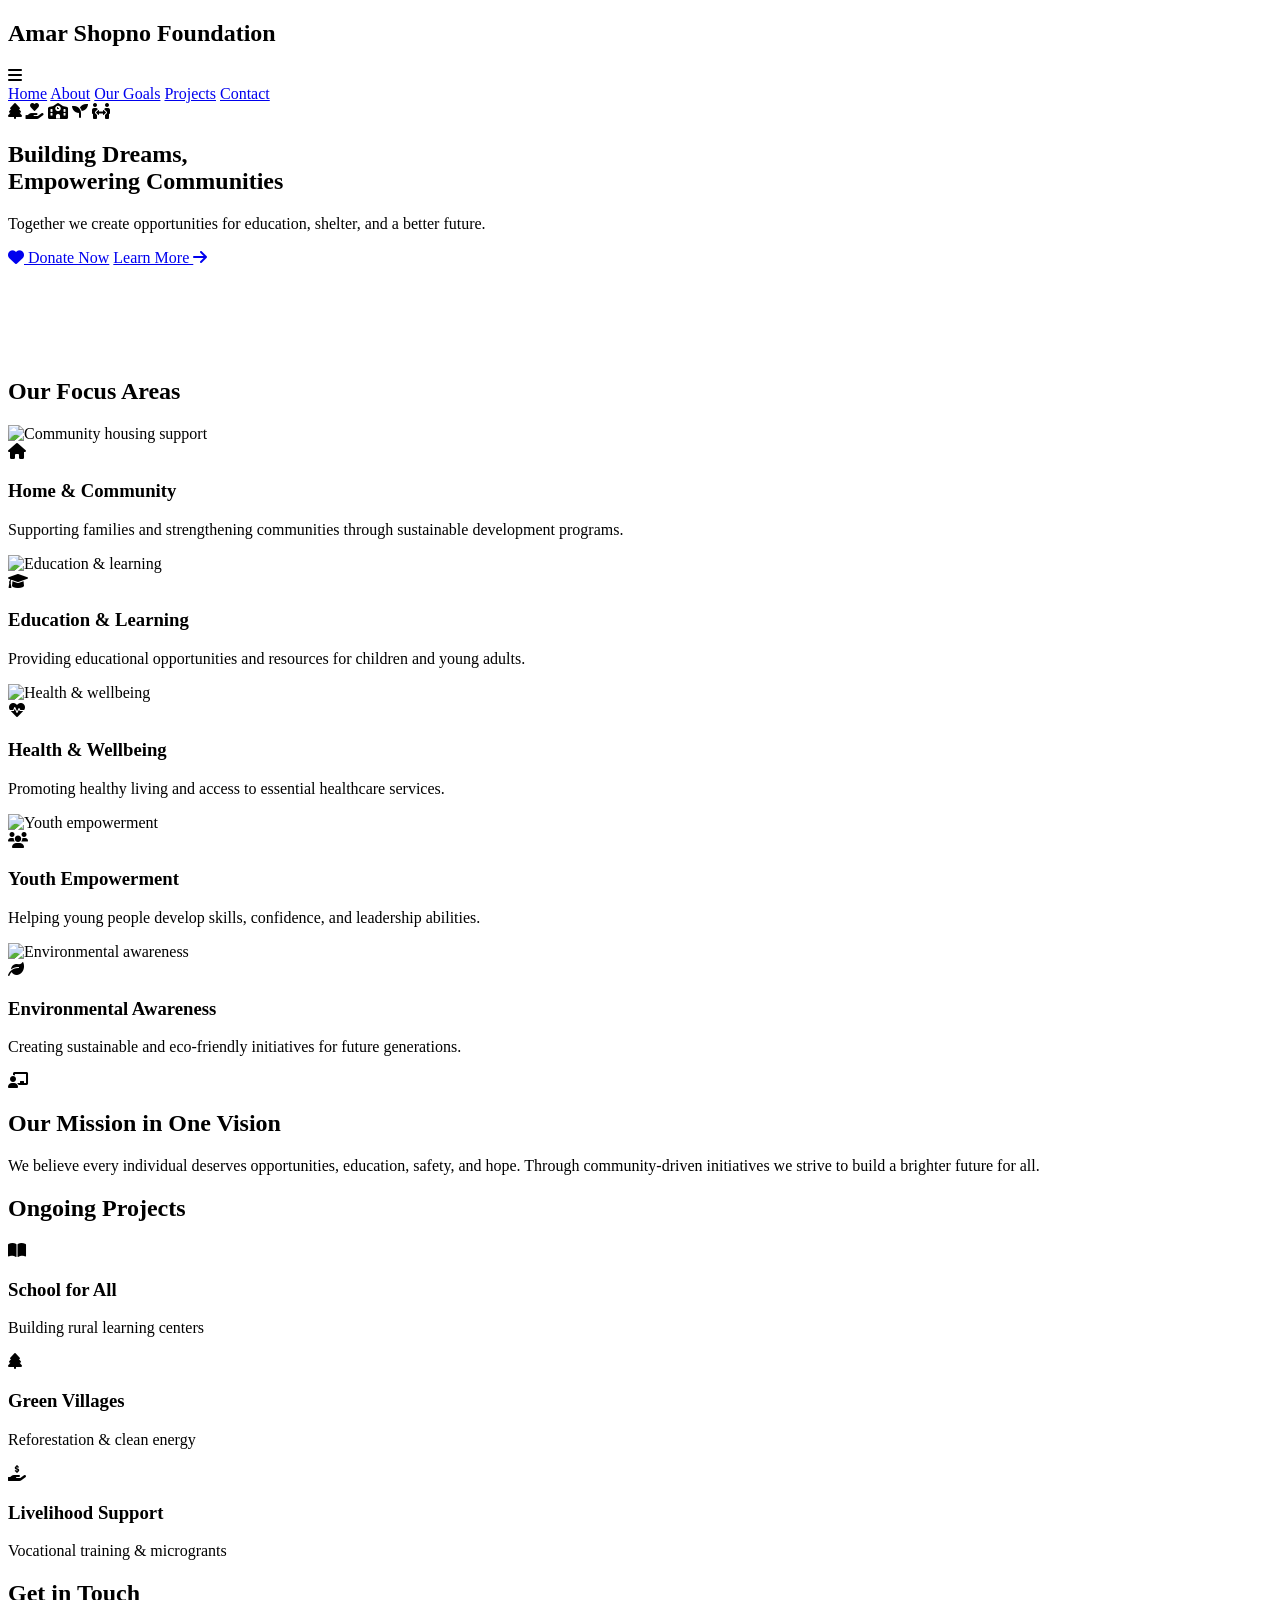
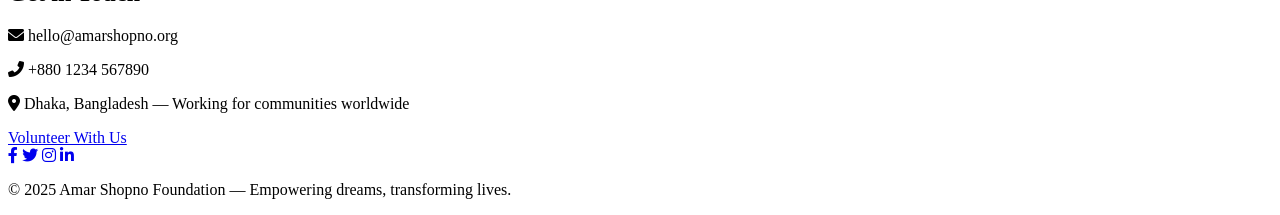
==== index.html @ 27ffc414 "Create index.html" ====
<!DOCTYPE html>
<html lang="en">
<head>
  <meta charset="UTF-8">
  <meta name="viewport" content="width=device-width, initial-scale=1.0, viewport-fit=cover">
  <meta name="description" content="Amar Shopno Foundation - Building dreams, empowering communities through education, housing, health, youth, and environment.">
  <title>Amar Shopno Foundation | Building Dreams, Empowering Communities</title>
  <!-- Google Fonts & Font Awesome -->
  <link rel="preconnect" href="https://fonts.googleapis.com">
  <link rel="preconnect" href="https://fonts.gstatic.com" crossorigin>
  <link href="https://fonts.googleapis.com/css2?family=Inter:opsz,wght@14..32,300;14..32,400;14..32,500;14..32,600;14..32,700;14..32,800&display=swap" rel="stylesheet">
  <link rel="stylesheet" href="https://cdnjs.cloudflare.com/ajax/libs/font-awesome/6.0.0-beta3/css/all.min.css">
  <link rel="stylesheet" href="styles.css">
</head>
<body>
  <nav class="navbar" id="navbar">
    <div class="nav-container">
      <div class="logo"><h1>Amar Shopno Foundation</h1></div>
      <div class="hamburger" id="hamburgerIcon"><i class="fas fa-bars"></i></div>
      <div class="nav-links" id="navLinks">
        <a href="#home">Home</a>
        <a href="#about">About</a>
        <a href="#goals">Our Goals</a>
        <a href="#projects">Projects</a>
        <a href="#contact">Contact</a>
      </div>
    </div>
  </nav>

  <!-- Hero Section -->
  <section class="hero" id="home">
    <div class="floating-bg">
      <i class="fas fa-tree"></i>
      <i class="fas fa-hand-holding-heart"></i>
      <i class="fas fa-school"></i>
      <i class="fas fa-seedling"></i>
      <i class="fas fa-people-arrows"></i>
    </div>
    <div class="container hero-container">
      <div class="hero-content">
        <h1>Building Dreams, <br>Empowering Communities</h1>
        <p>Together we create opportunities for education, shelter, and a better future.</p>
        <div class="btn-group">
          <a href="#" class="btn-primary" id="donateBtn"><i class="fas fa-heart"></i> Donate Now</a>
          <a href="#goals" class="btn-secondary">Learn More <i class="fas fa-arrow-right"></i></a>
        </div>
      </div>
    </div>
    <div class="wave-divider">
      <svg xmlns="http://www.w3.org/2000/svg" viewBox="0 0 1440 100" preserveAspectRatio="none">
        <path fill="#ffffff" d="M0,64L80,74.7C160,85,320,107,480,106.7C640,107,800,85,960,80C1120,75,1280,85,1360,90.7L1440,96L1440,100L1360,100C1280,100,1120,100,960,100C800,100,640,100,480,100C320,100,160,100,80,100L0,100Z"></path>
      </svg>
    </div>
  </section>

  <!-- Our Goals Section -->
  <section class="goals-section" id="goals">
    <div class="container">
      <h2 class="section-title fade-up">Our Focus Areas</h2>
      <div class="goals-list">
        <!-- Goal 1: Left image, right text -->
        <div class="goal-card fade-up">
          <div class="goal-img"><img src="https://picsum.photos/id/15/900/600" alt="Community housing support" loading="lazy"></div>
          <div class="goal-content"><i class="fas fa-home"></i><h3>Home & Community</h3><p>Supporting families and strengthening communities through sustainable development programs.</p></div>
        </div>
        <!-- Goal 2: Left text, right image (reverse) -->
        <div class="goal-card reverse fade-up">
          <div class="goal-img"><img src="https://picsum.photos/id/20/900/600" alt="Education & learning" loading="lazy"></div>
          <div class="goal-content"><i class="fas fa-graduation-cap"></i><h3>Education & Learning</h3><p>Providing educational opportunities and resources for children and young adults.</p></div>
        </div>
        <!-- Goal 3: Left image, right text -->
        <div class="goal-card fade-up">
          <div class="goal-img"><img src="https://picsum.photos/id/116/900/600" alt="Health & wellbeing" loading="lazy"></div>
          <div class="goal-content"><i class="fas fa-heartbeat"></i><h3>Health & Wellbeing</h3><p>Promoting healthy living and access to essential healthcare services.</p></div>
        </div>
        <!-- Goal 4: Left text, right image -->
        <div class="goal-card reverse fade-up">
          <div class="goal-img"><img src="https://picsum.photos/id/26/900/600" alt="Youth empowerment" loading="lazy"></div>
          <div class="goal-content"><i class="fas fa-users"></i><h3>Youth Empowerment</h3><p>Helping young people develop skills, confidence, and leadership abilities.</p></div>
        </div>
        <!-- Goal 5: Left image, right text -->
        <div class="goal-card fade-up">
          <div class="goal-img"><img src="https://picsum.photos/id/96/900/600" alt="Environmental awareness" loading="lazy"></div>
          <div class="goal-content"><i class="fas fa-leaf"></i><h3>Environmental Awareness</h3><p>Creating sustainable and eco-friendly initiatives for future generations.</p></div>
        </div>
      </div>
    </div>
  </section>

  <!-- Impact Summary Section -->
  <section class="impact-section" id="about">
    <div class="container">
      <div class="impact-card fade-up">
        <i class="fas fa-chalkboard-user"></i>
        <h2>Our Mission in One Vision</h2>
        <p>We believe every individual deserves opportunities, education, safety, and hope. Through community-driven initiatives we strive to build a brighter future for all.</p>
      </div>
    </div>
  </section>

  <!-- Projects Preview -->
  <section id="projects" class="projects-section">
    <div class="container">
      <h2 class="section-title fade-up">Ongoing Projects</h2>
      <div class="projects-grid">
        <div class="project-card"><i class="fas fa-book-open"></i><h3>School for All</h3><p>Building rural learning centers</p></div>
        <div class="project-card"><i class="fas fa-tree"></i><h3>Green Villages</h3><p>Reforestation & clean energy</p></div>
        <div class="project-card"><i class="fas fa-hand-holding-usd"></i><h3>Livelihood Support</h3><p>Vocational training & microgrants</p></div>
      </div>
    </div>
  </section>

  <!-- Contact Section -->
  <section id="contact" class="contact-section">
    <div class="container contact-container">
      <h2 class="section-title fade-up">Get in Touch</h2>
      <div class="contact-info fade-up">
        <p><i class="fas fa-envelope"></i> hello@amarshopno.org</p>
        <p><i class="fas fa-phone-alt"></i> +880 1234 567890</p>
        <p><i class="fas fa-map-marker-alt"></i> Dhaka, Bangladesh — Working for communities worldwide</p>
        <a href="#" class="btn-primary" id="volunteerBtn" style="background: var(--dark-green);">Volunteer With Us</a>
      </div>
    </div>
  </section>

  <footer class="footer">
    <div class="socials">
      <a href="#" aria-label="Facebook"><i class="fab fa-facebook-f"></i></a>
      <a href="#" aria-label="Twitter"><i class="fab fa-twitter"></i></a>
      <a href="#" aria-label="Instagram"><i class="fab fa-instagram"></i></a>
      <a href="#" aria-label="LinkedIn"><i class="fab fa-linkedin-in"></i></a>
    </div>
    <p>&copy; 2025 Amar Shopno Foundation — Empowering dreams, transforming lives.</p>
  </footer>

  <script src="script.js"></script>
</body>
</html>
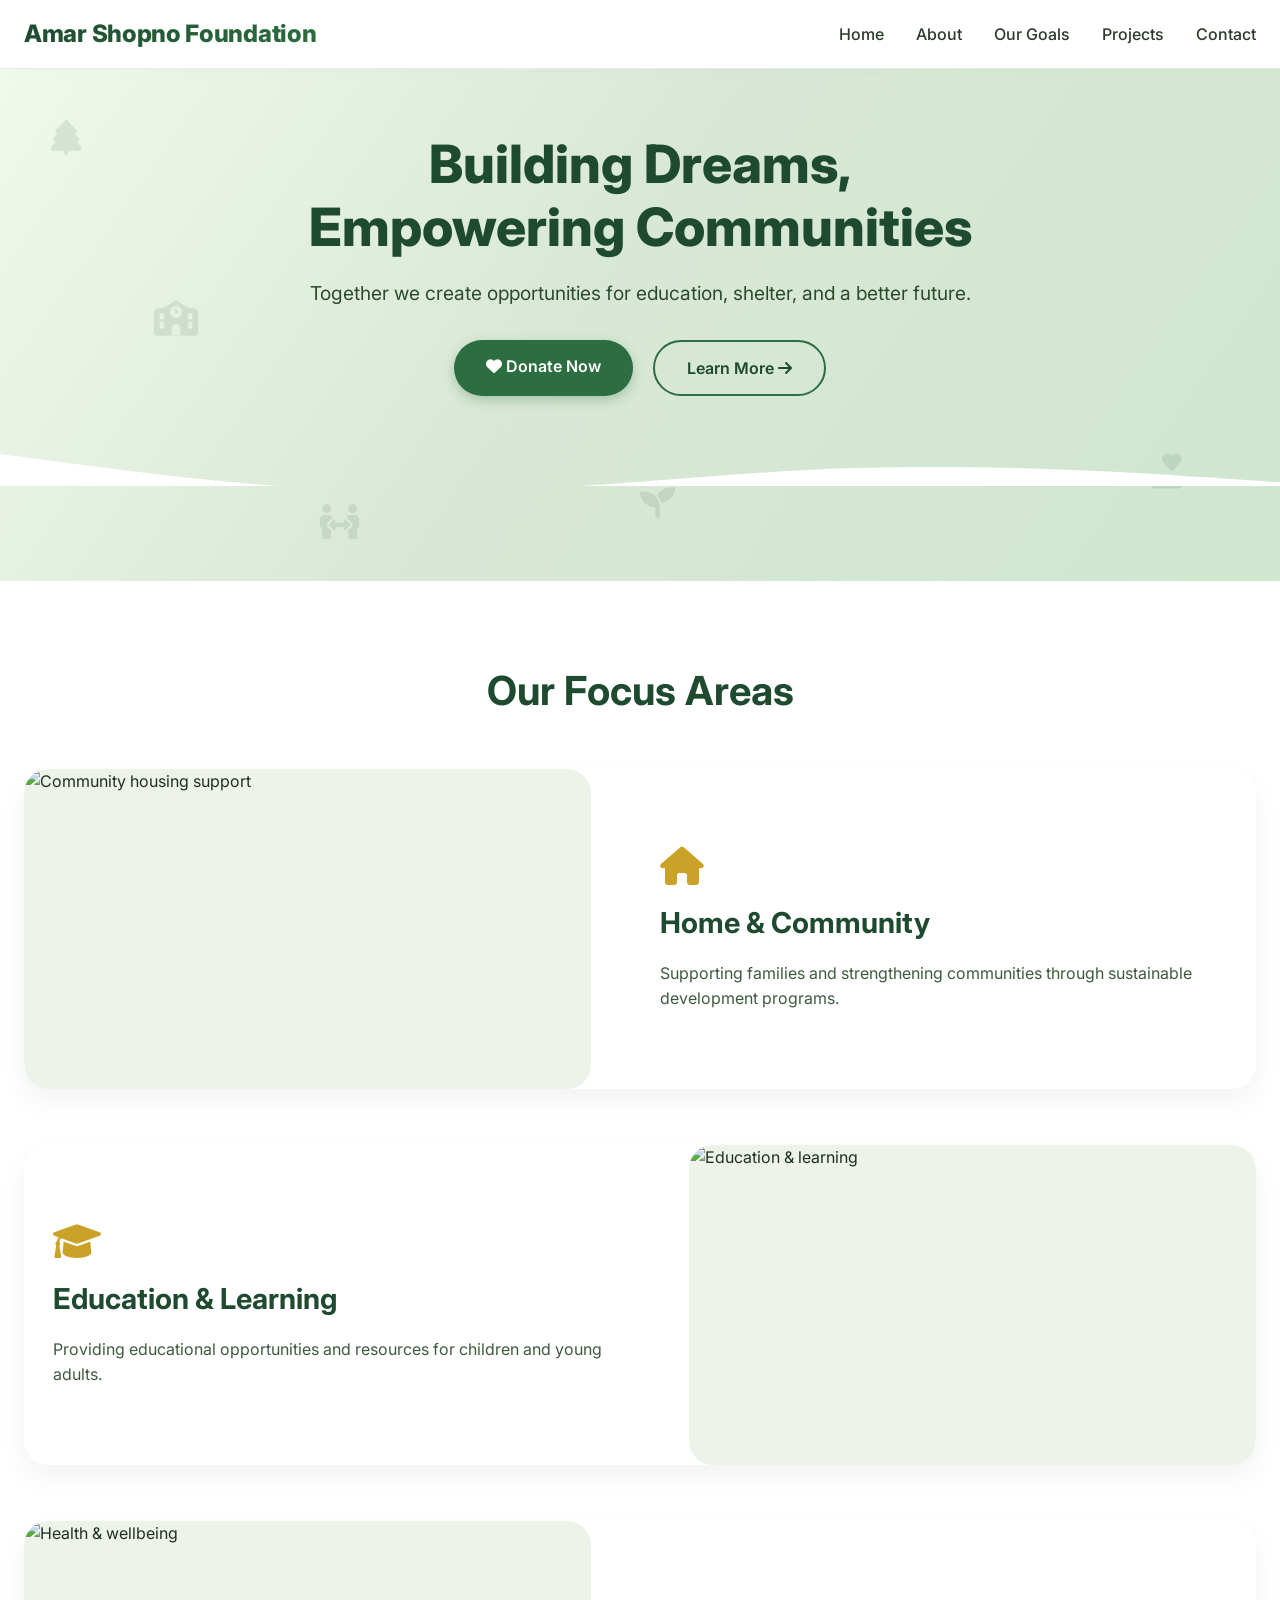
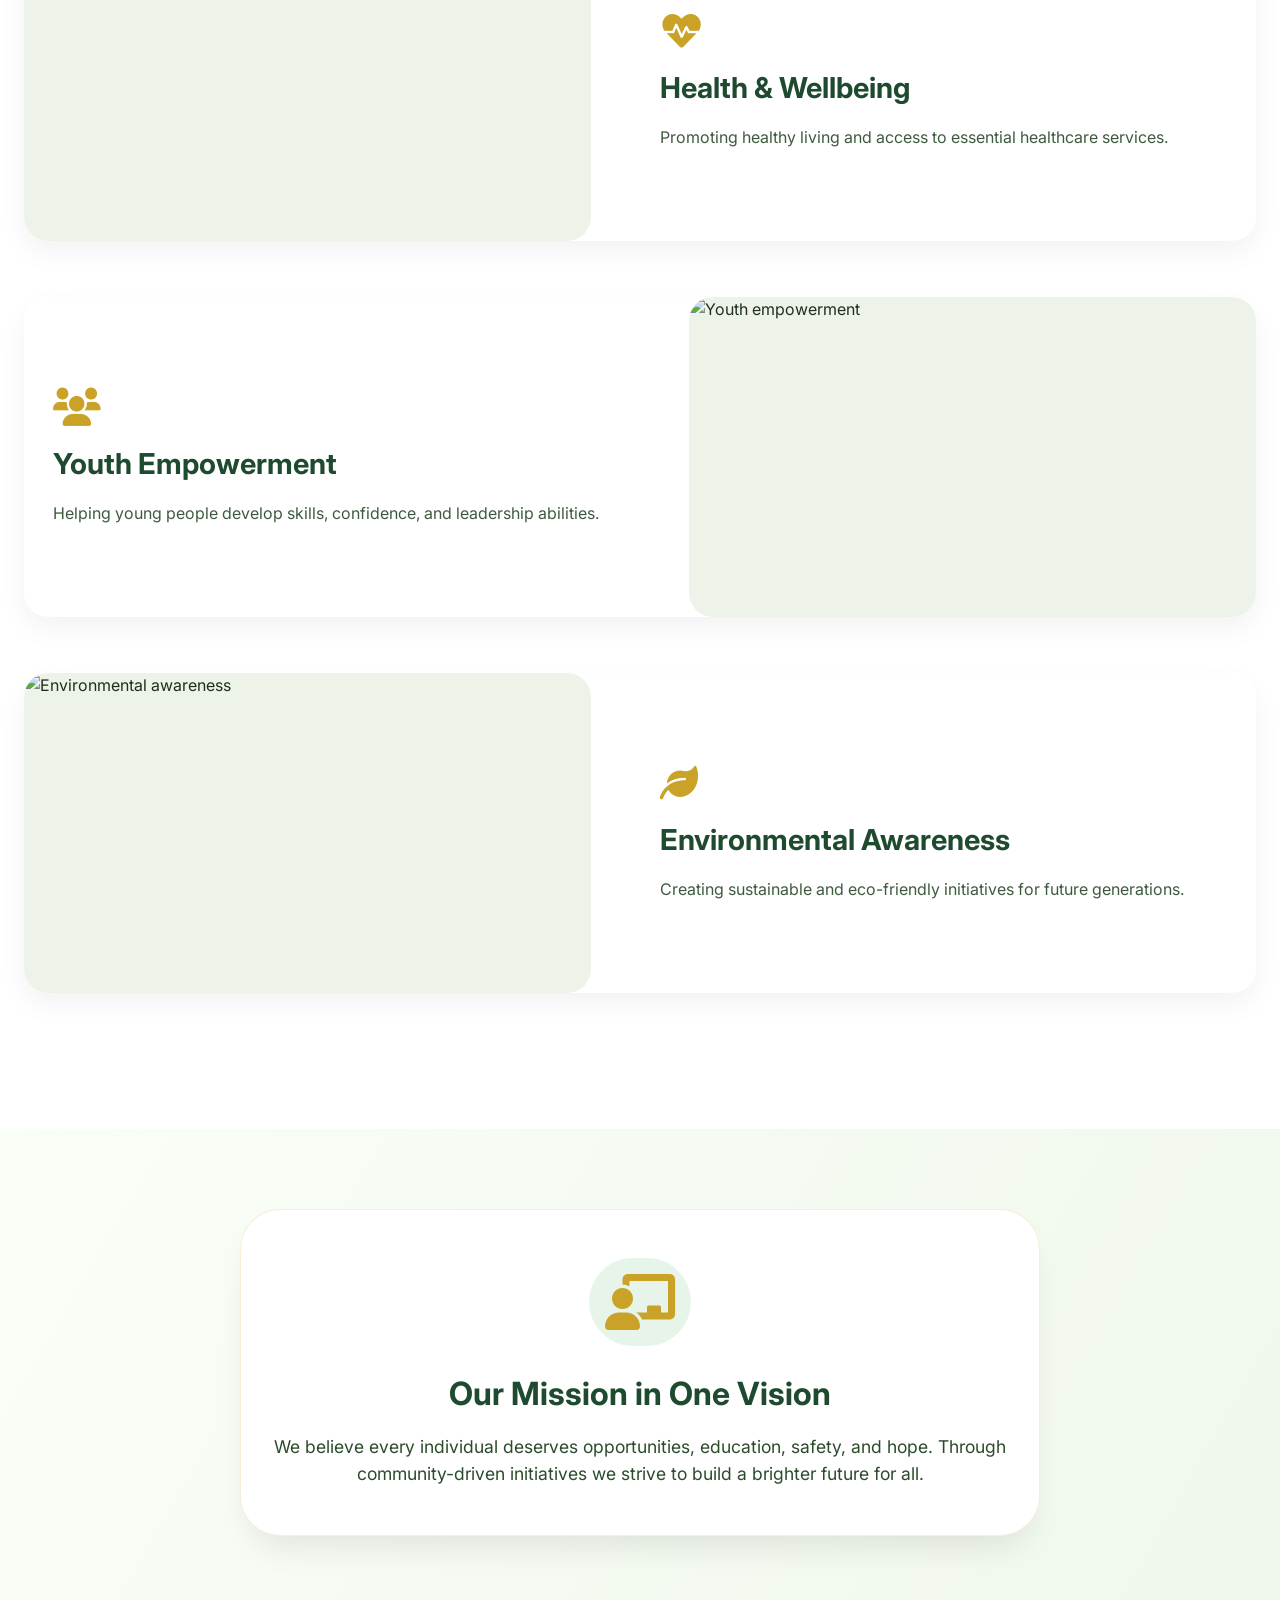
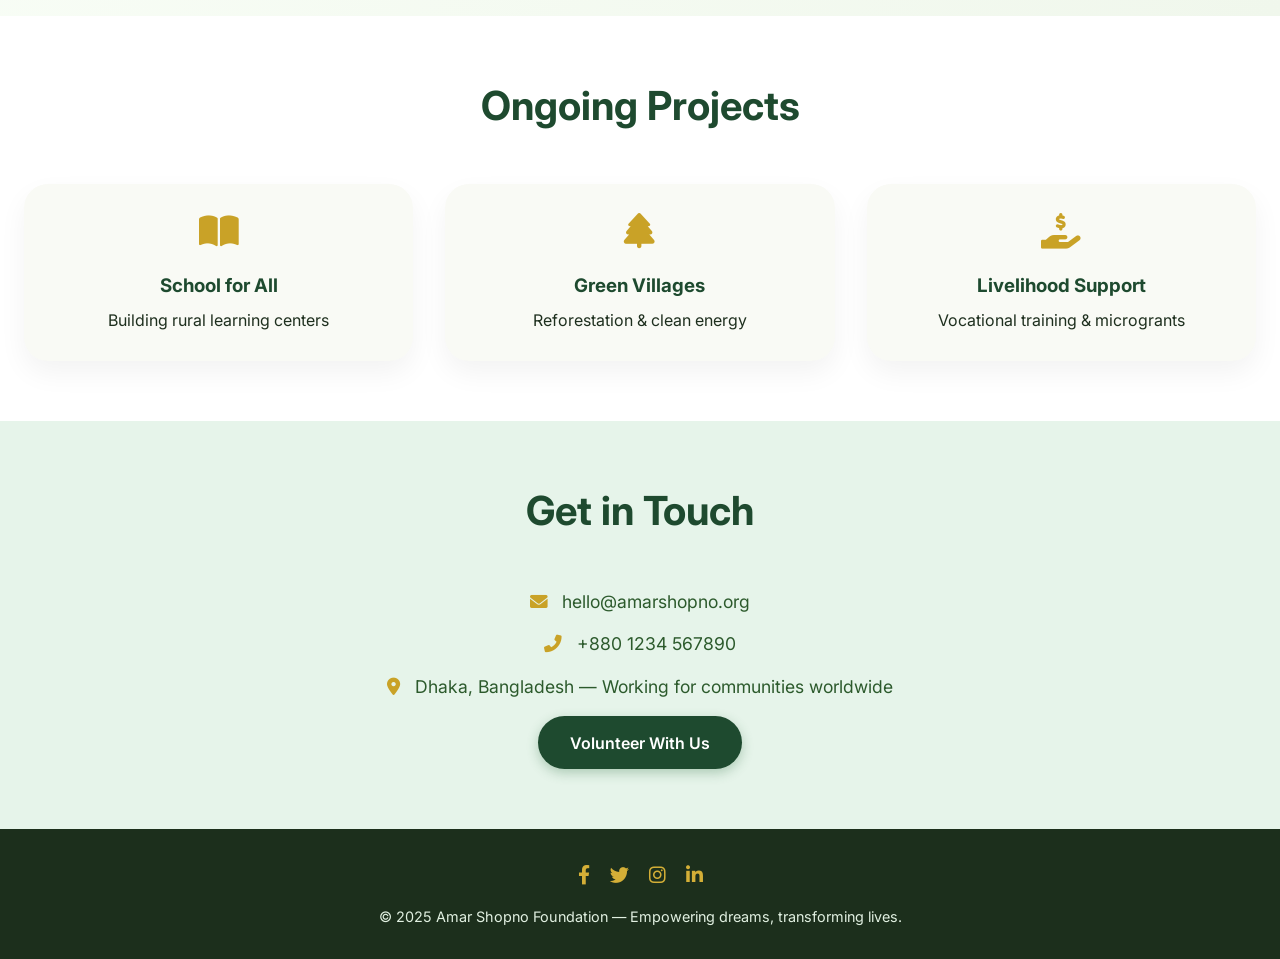
==== commit b481e897: "Update index.html" ====
--- a/index.html
+++ b/index.html
@@ -8,7 +8,7 @@
   <!-- Google Fonts & Font Awesome -->
   <link rel="preconnect" href="https://fonts.googleapis.com">
   <link rel="preconnect" href="https://fonts.gstatic.com" crossorigin>
-  <link href="https://fonts.googleapis.com/css2?family=Inter:opsz,wght@14..32,300;14..32,400;14..32,500;14..32,600;14..32,700;14..32,800&display=swap" rel="stylesheet">
+  <link href="https://fonts.googleapis.com/css2?family=Inter:opsz,wght@14..32,300;400;500;600;700;800&display=swap" rel="stylesheet">
   <link rel="stylesheet" href="https://cdnjs.cloudflare.com/ajax/libs/font-awesome/6.0.0-beta3/css/all.min.css">
   <link rel="stylesheet" href="styles.css">
 </head>
@@ -53,7 +53,7 @@
     </div>
   </section>
 
-  <!-- Our Goals Section -->
+  <!-- Our Goals Section (alternating half-half layout) -->
   <section class="goals-section" id="goals">
     <div class="container">
       <h2 class="section-title fade-up">Our Focus Areas</h2>
--- a/styles.css
+++ b/styles.css
@@ -0,0 +1,454 @@
+* {
+  margin: 0;
+  padding: 0;
+  box-sizing: border-box;
+}
+
+body {
+  font-family: 'Inter', sans-serif;
+  background: #ffffff;
+  color: #1e2f1e;
+  line-height: 1.5;
+  scroll-behavior: smooth;
+  overflow-x: hidden;
+}
+
+:root {
+  --dark-green: #1e4a2f;
+  --primary-green: #2c6e3f;
+  --light-green: #e6f4ea;
+  --soft-gold: #d4af37;
+  --gold-accent: #c9a227;
+  --white: #ffffff;
+  --gray-bg: #fafbf8;
+  --shadow-sm: 0 12px 28px rgba(0, 0, 0, 0.05);
+  --shadow-md: 0 20px 35px -12px rgba(0, 0, 0, 0.1);
+  --radius-card: 1.5rem;
+  --transition: all 0.35s cubic-bezier(0.2, 0.9, 0.4, 1.1);
+}
+
+.container {
+  max-width: 1280px;
+  margin: 0 auto;
+  padding: 0 24px;
+}
+
+section {
+  padding: 80px 0;
+  position: relative;
+}
+
+/* Navigation */
+.navbar {
+  position: sticky;
+  top: 0;
+  background: rgba(255, 255, 255, 0.96);
+  backdrop-filter: blur(8px);
+  z-index: 1000;
+  border-bottom: 1px solid rgba(44, 110, 63, 0.12);
+  box-shadow: 0 2px 12px rgba(0, 0, 0, 0.02);
+}
+
+.nav-container {
+  display: flex;
+  justify-content: space-between;
+  align-items: center;
+  padding: 1rem 1.5rem;
+  max-width: 1400px;
+  margin: 0 auto;
+}
+
+.logo h1 {
+  font-size: 1.5rem;
+  font-weight: 800;
+  background: linear-gradient(135deg, var(--dark-green), var(--primary-green));
+  -webkit-background-clip: text;
+  background-clip: text;
+  color: transparent;
+  letter-spacing: -0.3px;
+}
+
+.nav-links {
+  display: flex;
+  gap: 2rem;
+  align-items: center;
+}
+
+.nav-links a {
+  text-decoration: none;
+  font-weight: 500;
+  color: #2c3a2c;
+  transition: color 0.2s;
+  font-size: 1rem;
+}
+
+.nav-links a:hover {
+  color: var(--primary-green);
+}
+
+.hamburger {
+  display: none;
+  font-size: 1.8rem;
+  cursor: pointer;
+  color: var(--dark-green);
+}
+
+/* Hero Section */
+.hero {
+  position: relative;
+  background: linear-gradient(125deg, #f0f9ec 0%, #d9e8d6 45%, #cfe6cf 100%);
+  overflow: hidden;
+  padding: 4rem 0 6rem 0;
+}
+
+.floating-bg i {
+  position: absolute;
+  font-size: 2.2rem;
+  color: rgba(46, 87, 62, 0.12);
+  animation: float 12s infinite ease-in-out;
+}
+
+.floating-bg i:nth-child(1) { top: 10%; left: 4%; }
+.floating-bg i:nth-child(2) { top: 75%; left: 90%; }
+.floating-bg i:nth-child(3) { top: 45%; left: 12%; }
+.floating-bg i:nth-child(4) { bottom: 12%; left: 50%; }
+.floating-bg i:nth-child(5) { top: 85%; left: 25%; }
+
+@keyframes float {
+  0% { transform: translateY(0px) rotate(0deg);}
+  50% { transform: translateY(-20px) rotate(4deg);}
+  100% { transform: translateY(0px) rotate(0deg);}
+}
+
+.hero-container {
+  display: flex;
+  justify-content: center;
+}
+
+.hero-content {
+  text-align: center;
+  max-width: 800px;
+}
+
+.hero-content h1 {
+  font-size: 3.3rem;
+  font-weight: 800;
+  color: var(--dark-green);
+  line-height: 1.2;
+  margin-bottom: 1.2rem;
+}
+
+.hero-content p {
+  font-size: 1.2rem;
+  margin: 0 auto 2rem;
+  color: #2b4b2b;
+}
+
+.btn-group {
+  display: flex;
+  gap: 1.2rem;
+  justify-content: center;
+  flex-wrap: wrap;
+}
+
+.btn-primary, .btn-secondary {
+  display: inline-block;
+  padding: 0.9rem 2rem;
+  border-radius: 50px;
+  font-weight: 600;
+  text-decoration: none;
+  transition: var(--transition);
+}
+
+.btn-primary {
+  background: var(--primary-green);
+  color: white;
+  box-shadow: 0 4px 12px rgba(44,110,63,0.3);
+}
+
+.btn-primary:hover {
+  background: var(--dark-green);
+  transform: translateY(-3px);
+}
+
+.btn-secondary {
+  background: transparent;
+  border: 2px solid var(--primary-green);
+  color: var(--dark-green);
+}
+
+.btn-secondary:hover {
+  background: var(--light-green);
+  transform: translateY(-3px);
+}
+
+/* Wave divider */
+.wave-divider svg {
+  display: block;
+  width: 100%;
+  height: auto;
+  position: relative;
+  bottom: -1px;
+}
+
+/* Goals Section – PC: exact half‑width side by side */
+.section-title {
+  text-align: center;
+  font-size: 2.5rem;
+  margin-bottom: 3rem;
+  font-weight: 700;
+  color: var(--dark-green);
+}
+
+.goal-card {
+  display: flex;
+  align-items: center;
+  gap: 2.5rem;
+  background: white;
+  border-radius: var(--radius-card);
+  box-shadow: var(--shadow-sm);
+  transition: var(--transition);
+  margin-bottom: 3.5rem;
+  overflow: hidden;
+}
+
+.goal-card:hover {
+  transform: translateY(-8px);
+  box-shadow: var(--shadow-md);
+}
+
+.goal-img {
+  flex: 1; /* 50% of parent width */
+  min-height: 320px;
+  border-radius: 1.5rem;
+  overflow: hidden;
+  background: #eef3ea;
+}
+
+.goal-img img {
+  width: 100%;
+  height: 100%;
+  object-fit: cover;
+  display: block;
+  transition: transform 0.5s ease;
+}
+
+.goal-card:hover .goal-img img {
+  transform: scale(1.02);
+}
+
+.goal-content {
+  flex: 1; /* 50% of parent width */
+  padding: 1.8rem;
+}
+
+.goal-content i {
+  font-size: 2.4rem;
+  color: var(--gold-accent);
+  margin-bottom: 1rem;
+  display: inline-block;
+}
+
+.goal-content h3 {
+  font-size: 1.8rem;
+  margin-bottom: 1rem;
+  color: var(--dark-green);
+}
+
+.goal-content p {
+  color: #3e5a3e;
+  line-height: 1.6;
+}
+
+/* Alternate layout: image on right, text on left */
+.goal-card.reverse {
+  flex-direction: row-reverse;
+}
+
+/* Impact Section */
+.impact-section {
+  background: linear-gradient(120deg, #f9fef7, #f0f7ec);
+}
+
+.impact-card {
+  background: white;
+  max-width: 800px;
+  margin: 0 auto;
+  padding: 3rem 2rem;
+  border-radius: 2.5rem;
+  text-align: center;
+  box-shadow: var(--shadow-md);
+  border: 1px solid rgba(212, 175, 55, 0.2);
+}
+
+.impact-card i {
+  font-size: 3.5rem;
+  color: var(--gold-accent);
+  background: var(--light-green);
+  padding: 1rem;
+  border-radius: 60px;
+  margin-bottom: 1.5rem;
+}
+
+.impact-card h2 {
+  font-size: 2rem;
+  margin-bottom: 1rem;
+  color: var(--dark-green);
+}
+
+.impact-card p {
+  font-size: 1.1rem;
+  color: #2b4b2b;
+}
+
+/* Projects Preview */
+.projects-section {
+  background: #ffffff;
+  padding: 60px 0;
+}
+
+.projects-grid {
+  display: flex;
+  flex-wrap: wrap;
+  gap: 2rem;
+  justify-content: center;
+}
+
+.project-card {
+  background: #f9faf5;
+  border-radius: 1.5rem;
+  padding: 1.8rem;
+  text-align: center;
+  box-shadow: var(--shadow-sm);
+  transition: var(--transition);
+  flex: 1 1 260px;
+}
+
+.project-card i {
+  font-size: 2.2rem;
+  color: var(--gold-accent);
+  margin-bottom: 1rem;
+}
+
+.project-card h3 {
+  margin: 0.5rem 0;
+  color: var(--dark-green);
+}
+
+.project-card:hover {
+  transform: translateY(-5px);
+  box-shadow: var(--shadow-md);
+}
+
+/* Contact Section */
+.contact-section {
+  background: var(--light-green);
+  padding: 60px 0;
+}
+
+.contact-container {
+  text-align: center;
+}
+
+.contact-info {
+  max-width: 600px;
+  margin: 0 auto;
+}
+
+.contact-info p {
+  margin: 1rem 0;
+  font-size: 1.1rem;
+  color: #2c5a2c;
+}
+
+.contact-info i {
+  margin-right: 0.6rem;
+  color: var(--gold-accent);
+}
+
+/* Footer */
+.footer {
+  background: #1c2f1c;
+  color: #e1f0e1;
+  padding: 2rem 0;
+  text-align: center;
+}
+
+.socials a {
+  color: var(--soft-gold);
+  margin: 0 0.5rem;
+  font-size: 1.2rem;
+  transition: 0.2s;
+  display: inline-block;
+}
+
+.socials a:hover {
+  transform: translateY(-3px);
+  color: white;
+}
+
+.footer p {
+  margin-top: 1rem;
+  font-size: 0.9rem;
+}
+
+/* fade‑up animation */
+.fade-up {
+  opacity: 0;
+  transform: translateY(35px);
+  transition: opacity 0.8s ease, transform 0.8s ease;
+}
+
+.fade-up.visible {
+  opacity: 1;
+  transform: translateY(0);
+}
+
+/* Responsive: mobile menu slides from RIGHT (same side as hamburger) */
+@media (max-width: 768px) {
+  .nav-links {
+    position: fixed;
+    top: 70px;
+    right: -100%;          /* start off the right side */
+    left: auto;
+    flex-direction: column;
+    background: white;
+    width: 75%;
+    height: calc(100vh - 70px);
+    padding: 2rem;
+    box-shadow: -5px 0 20px rgba(0,0,0,0.08);
+    transition: 0.3s;
+    gap: 2rem;
+    align-items: flex-start;
+    z-index: 999;
+  }
+  .nav-links.active {
+    right: 0;              /* slide in from right */
+  }
+  .hamburger {
+    display: block;
+  }
+  .btn-primary, .btn-secondary {
+    padding: 0.7rem 1.5rem;
+  }
+  .hero-content h1 {
+    font-size: 2rem;
+  }
+}
+
+/* Tablet and below: goals become stacked */
+@media (max-width: 992px) {
+  .goal-card, .goal-card.reverse {
+    flex-direction: column !important;
+  }
+  .goal-img {
+    width: 100%;
+    min-height: 280px;
+  }
+  .section-title {
+    font-size: 2rem;
+  }
+  .hero-content h1 {
+    font-size: 2.5rem;
+  }
+}
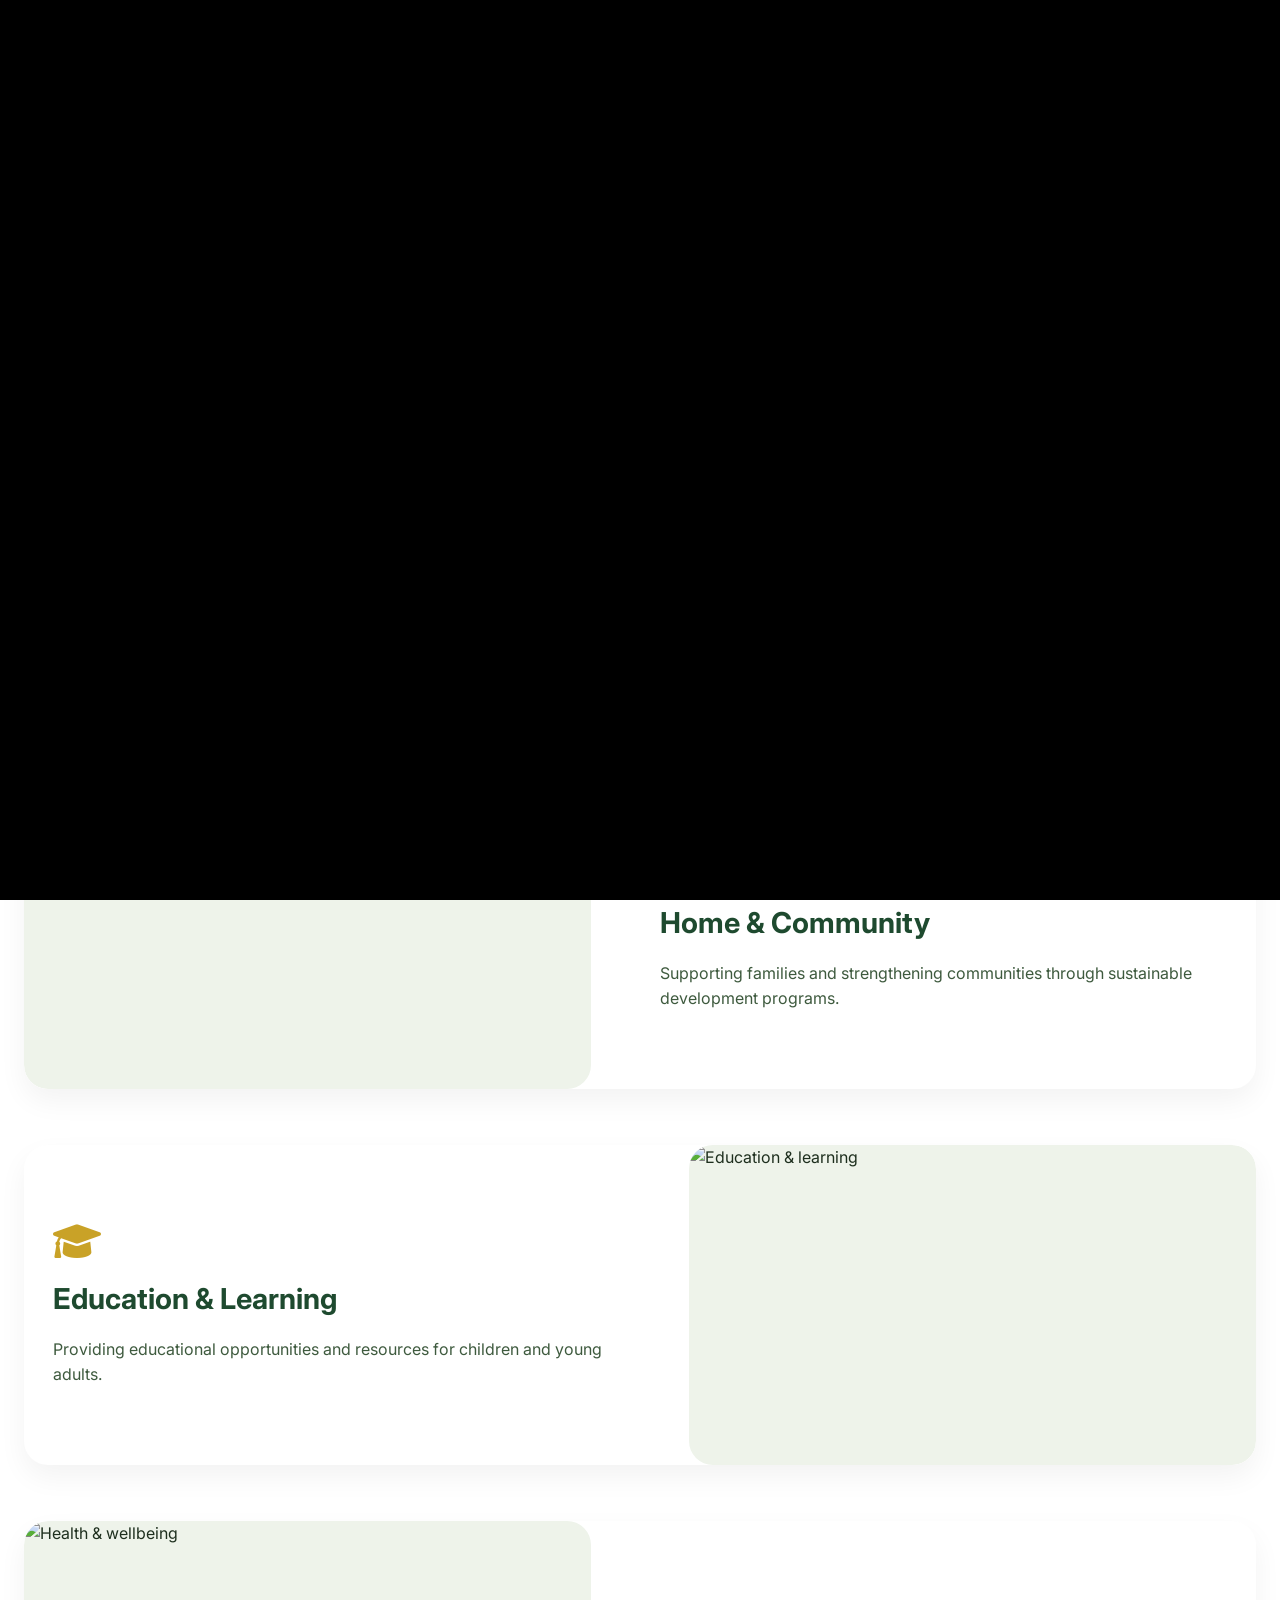
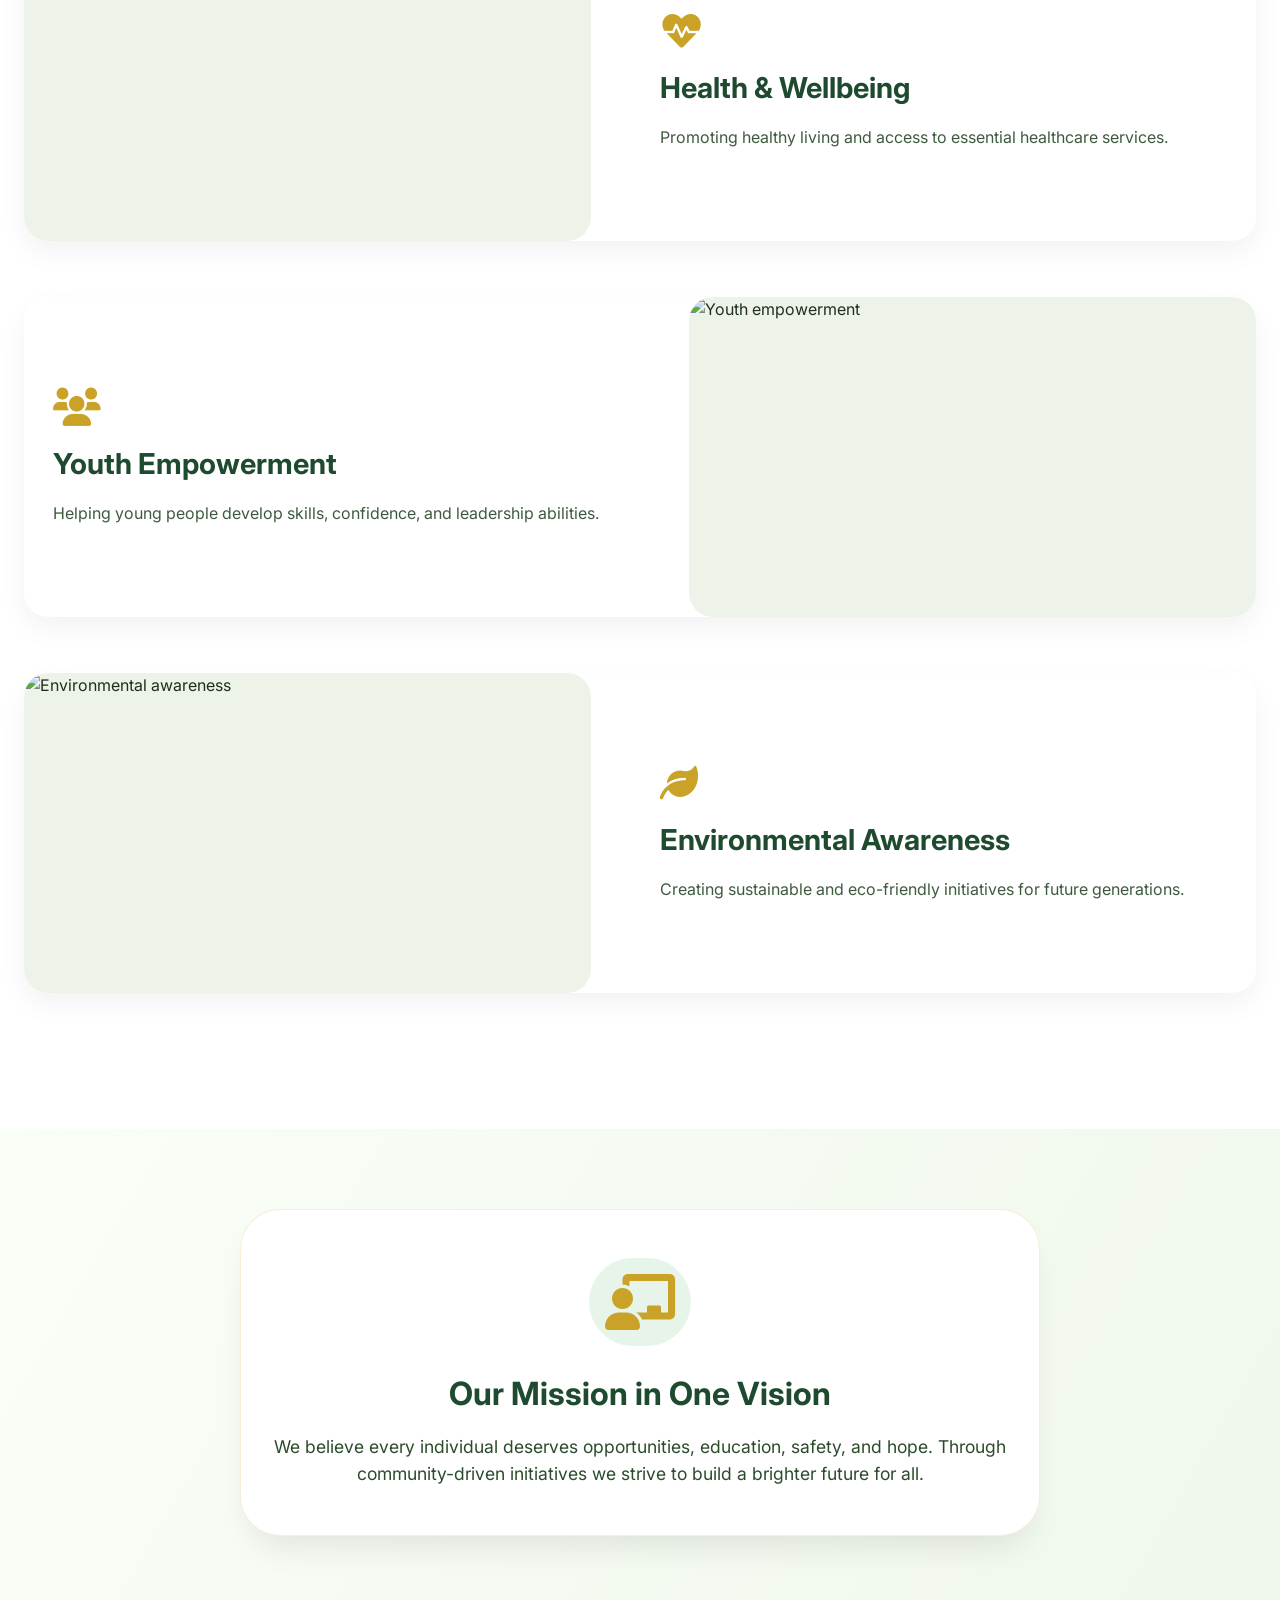
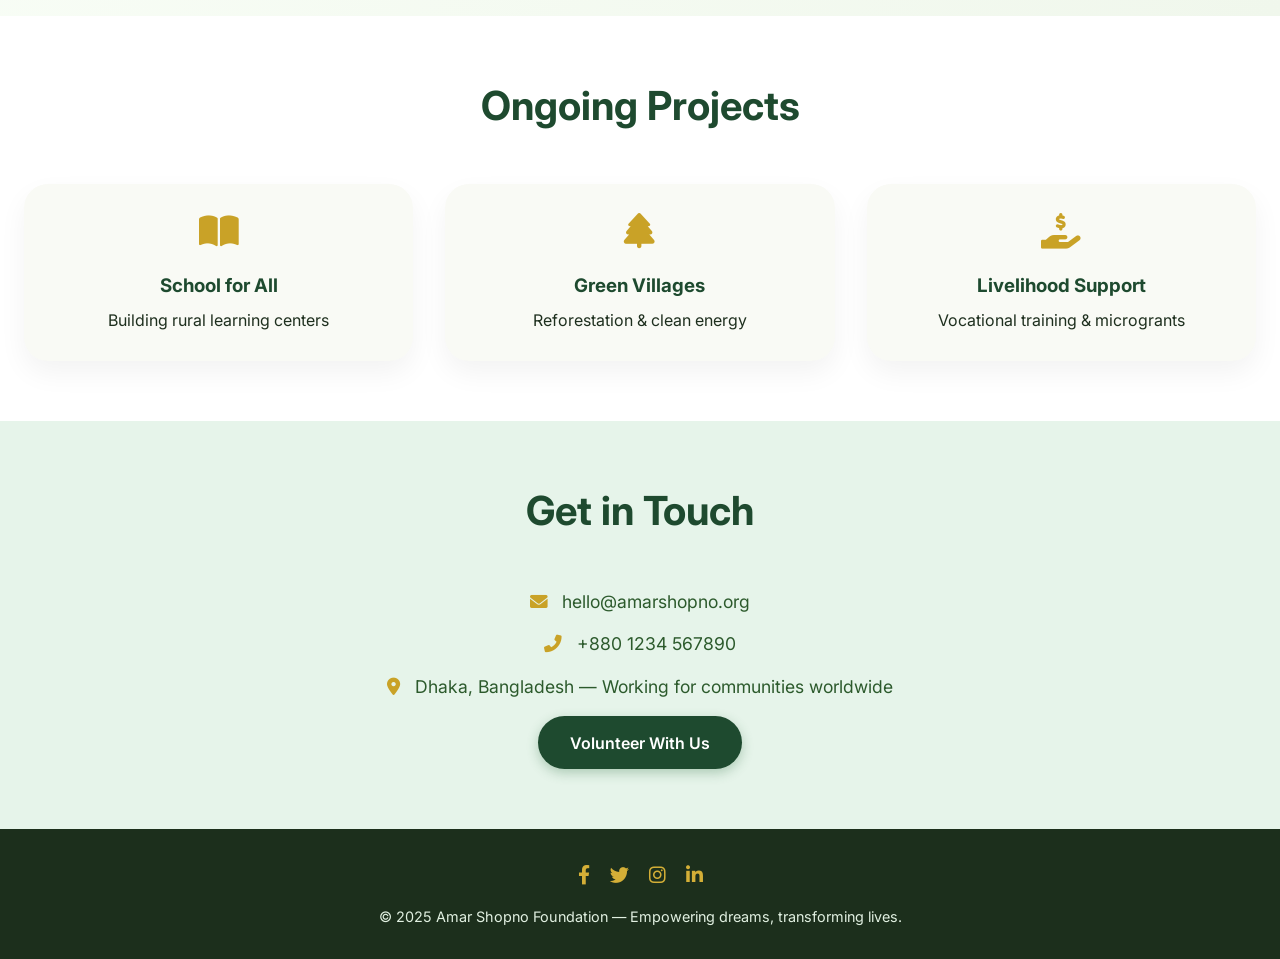
==== commit fa02ffd7: "lots of things changing" ====
--- a/index.html
+++ b/index.html
@@ -3,7 +3,39 @@
 <head>
   <meta charset="UTF-8">
   <meta name="viewport" content="width=device-width, initial-scale=1.0, viewport-fit=cover">
-  <meta name="description" content="Amar Shopno Foundation - Building dreams, empowering communities through education, housing, health, youth, and environment.">
+
+  <!-- Description for SEO -->
+  <meta name="description" content="Amar Swapno is dedicated to making a positive impact. Discover our social initiatives, community projects, and stories of hope as we work to build a brighter future.">
+  <!-- Keywords for SEO -->
+  <meta name="keywords" content="Amar Swapno, NGO, charitable organization, social development, non-profit organization, community support, humanitarian work, charity in Bangladesh, welfare projects, youth empowerment, volunteering, ngo in hathazari">
+  <!-- Author of the website -->
+  <meta name="author" content="Md. Aminour Islam Sayad" />
+
+  <!-- Robots - indexing and following links -->
+  <meta name="robots" content="index, follow" />
+
+  <!-- Open Graph Meta Tags for Social Media (Facebook, LinkedIn, etc.) -->
+  <meta property="og:title" content="Amar Swapno Foundation" />
+  <meta property="og:description" content="Amar Swapno is dedicated to making a positive impact. Discover our social initiatives, community projects, and stories of hope as we work to build a brighter future." />
+  <meta property="og:type" content="website" />
+  <meta property="og:url" content="https://amarswapnobd.com" />
+  <meta property="og:image" content="https://amarswapnobd.com/image_meta.jpg" />
+
+  <!-- Twitter Card Meta Tags -->
+  <meta name="twitter:card" content="summary_large_image" />
+  <meta name="twitter:title" content="Amar Swapno Foundation"/>
+  <meta name="twitter:description" content="Amar Swapno is dedicated to making a positive impact. Discover our social initiatives, community projects, and stories of hope as we work to build a brighter future." />
+  <meta name="twitter:image" content="https://amarswapnobd.com/image_meta.jpg" />
+
+  <!-- Favicon -->
+  <link rel="icon" href="favicon.ico" />
+
+  <!-- Apple Touch Icon -->
+  <link rel="apple-touch-icon" href="apple-touch-icon.png" />
+
+  <!-- Manifest for Progressive Web Apps -->
+  <link rel="manifest" href="manifest.json" />
+
   <title>Amar Shopno Foundation | Building Dreams, Empowering Communities</title>
   <!-- Google Fonts & Font Awesome -->
   <link rel="preconnect" href="https://fonts.googleapis.com">
@@ -13,6 +45,13 @@
   <link rel="stylesheet" href="styles.css">
 </head>
 <body>
+      <div id="preloader">
+        <video id="intro-video" autoplay muted playsinline>
+            <source src="intro.mp4" type="video/mp4">
+            Your browser does not support the video tag.
+        </video>
+    </div>
+
   <nav class="navbar" id="navbar">
     <div class="nav-container">
       <div class="logo"><h1>Amar Shopno Foundation</h1></div>
--- a/styles.css
+++ b/styles.css
@@ -1,18 +1,66 @@
+﻿/* ============================================================
+   1. RESET & BASE
+   ============================================================ */
 * {
   margin: 0;
   padding: 0;
   box-sizing: border-box;
 }
 
+html,
 body {
+  width: 100%;
+  min-height: 100vh;
+  background: #ffffff;
   font-family: 'Inter', sans-serif;
-  background: #ffffff;
   color: #1e2f1e;
   line-height: 1.5;
   scroll-behavior: smooth;
-  overflow-x: hidden;
-}
-
+  overflow: hidden; /* 👈 Prevents scroll while preloader is active */
+  touch-action: none; /* 👈 Blocks touch gestures on mobile */
+}
+
+body.preloader-done {
+  overflow: auto !important;
+  touch-action: auto !important;
+}
+
+/* ============================================================
+   2. PRELOADER OVERLAY (full‑screen, no interaction)
+   ============================================================ */
+#preloader {
+  position: fixed;
+  top: 0;
+  left: 0;
+  width: 100vw;
+  height: 100vh;
+  background-color: #000000;
+  z-index: 99999;
+  display: flex;
+  justify-content: center;
+  align-items: center;
+  transition: opacity 0.6s ease-out;
+  touch-action: none; /* extra guard */
+}
+
+#preloader.preloader-hidden {
+  opacity: 0;
+  pointer-events: none;
+}
+
+#preloader video {
+  width: 100%;
+  height: 100%;
+  max-width: 100%;
+  max-height: 100%;
+  object-fit: contain;
+  display: block;
+  background: #000; /* fallback */
+}
+
+/* ============================================================
+   3. VARIABLES & GLOBAL
+   ============================================================ */
 :root {
   --dark-green: #1e4a2f;
   --primary-green: #2c6e3f;
@@ -38,7 +86,9 @@
   position: relative;
 }
 
-/* Navigation */
+/* ============================================================
+   4. NAVIGATION
+   ============================================================ */
 .navbar {
   position: sticky;
   top: 0;
@@ -93,7 +143,9 @@
   color: var(--dark-green);
 }
 
-/* Hero Section */
+/* ============================================================
+   5. HERO SECTION
+   ============================================================ */
 .hero {
   position: relative;
   background: linear-gradient(125deg, #f0f9ec 0%, #d9e8d6 45%, #cfe6cf 100%);
@@ -151,7 +203,8 @@
   flex-wrap: wrap;
 }
 
-.btn-primary, .btn-secondary {
+.btn-primary,
+.btn-secondary {
   display: inline-block;
   padding: 0.9rem 2rem;
   border-radius: 50px;
@@ -163,7 +216,7 @@
 .btn-primary {
   background: var(--primary-green);
   color: white;
-  box-shadow: 0 4px 12px rgba(44,110,63,0.3);
+  box-shadow: 0 4px 12px rgba(44, 110, 63, 0.3);
 }
 
 .btn-primary:hover {
@@ -182,7 +235,6 @@
   transform: translateY(-3px);
 }
 
-/* Wave divider */
 .wave-divider svg {
   display: block;
   width: 100%;
@@ -191,7 +243,9 @@
   bottom: -1px;
 }
 
-/* Goals Section – PC: exact half‑width side by side */
+/* ============================================================
+   6. GOALS SECTION (half‑half alternating)
+   ============================================================ */
 .section-title {
   text-align: center;
   font-size: 2.5rem;
@@ -218,7 +272,7 @@
 }
 
 .goal-img {
-  flex: 1; /* 50% of parent width */
+  flex: 1;
   min-height: 320px;
   border-radius: 1.5rem;
   overflow: hidden;
@@ -238,7 +292,7 @@
 }
 
 .goal-content {
-  flex: 1; /* 50% of parent width */
+  flex: 1;
   padding: 1.8rem;
 }
 
@@ -260,12 +314,13 @@
   line-height: 1.6;
 }
 
-/* Alternate layout: image on right, text on left */
 .goal-card.reverse {
   flex-direction: row-reverse;
 }
 
-/* Impact Section */
+/* ============================================================
+   7. IMPACT SECTION
+   ============================================================ */
 .impact-section {
   background: linear-gradient(120deg, #f9fef7, #f0f7ec);
 }
@@ -301,7 +356,9 @@
   color: #2b4b2b;
 }
 
-/* Projects Preview */
+/* ============================================================
+   8. PROJECTS PREVIEW
+   ============================================================ */
 .projects-section {
   background: #ffffff;
   padding: 60px 0;
@@ -340,7 +397,9 @@
   box-shadow: var(--shadow-md);
 }
 
-/* Contact Section */
+/* ============================================================
+   9. CONTACT & FOOTER
+   ============================================================ */
 .contact-section {
   background: var(--light-green);
   padding: 60px 0;
@@ -366,7 +425,6 @@
   color: var(--gold-accent);
 }
 
-/* Footer */
 .footer {
   background: #1c2f1c;
   color: #e1f0e1;
@@ -392,7 +450,9 @@
   font-size: 0.9rem;
 }
 
-/* fade‑up animation */
+/* ============================================================
+   10. SCROLL ANIMATIONS (fade‑up)
+   ============================================================ */
 .fade-up {
   opacity: 0;
   transform: translateY(35px);
@@ -404,51 +464,111 @@
   transform: translateY(0);
 }
 
-/* Responsive: mobile menu slides from RIGHT (same side as hamburger) */
+/* ============================================================
+   11. RESPONSIVE BREAKPOINTS
+   ============================================================ */
+
+/* --- Tablets & small laptops (≤ 992px) --- */
+@media (max-width: 992px) {
+  .goal-card,
+  .goal-card.reverse {
+    flex-direction: column !important;
+  }
+
+  .goal-img {
+    width: 100%;
+    min-height: 280px;
+  }
+
+  .section-title {
+    font-size: 2rem;
+  }
+
+  .hero-content h1 {
+    font-size: 2.5rem;
+  }
+}
+
+/* --- Mobile (≤ 768px) --- */
 @media (max-width: 768px) {
+  /* Navigation: hamburger menu slides from right */
   .nav-links {
     position: fixed;
     top: 70px;
-    right: -100%;          /* start off the right side */
+    right: -100%;
     left: auto;
     flex-direction: column;
     background: white;
     width: 75%;
     height: calc(100vh - 70px);
     padding: 2rem;
-    box-shadow: -5px 0 20px rgba(0,0,0,0.08);
+    box-shadow: -5px 0 20px rgba(0, 0, 0, 0.08);
     transition: 0.3s;
     gap: 2rem;
     align-items: flex-start;
     z-index: 999;
   }
+
   .nav-links.active {
-    right: 0;              /* slide in from right */
-  }
+    right: 0;
+  }
+
   .hamburger {
     display: block;
   }
-  .btn-primary, .btn-secondary {
+
+  .btn-primary,
+  .btn-secondary {
     padding: 0.7rem 1.5rem;
   }
+
   .hero-content h1 {
     font-size: 2rem;
   }
-}
-
-/* Tablet and below: goals become stacked */
-@media (max-width: 992px) {
-  .goal-card, .goal-card.reverse {
-    flex-direction: column !important;
-  }
+
+  .hero-content p {
+    font-size: 1rem;
+  }
+
+  .section-title {
+    font-size: 1.8rem;
+  }
+
+  .goal-content h3 {
+    font-size: 1.5rem;
+  }
+
+  .impact-card {
+    padding: 2rem 1.5rem;
+  }
+
+  .impact-card h2 {
+    font-size: 1.6rem;
+  }
+
+  .project-card {
+    flex: 1 1 100%;
+  }
+}
+
+/* --- Small phones (≤ 480px) --- */
+@media (max-width: 480px) {
+  .hero-content h1 {
+    font-size: 1.6rem;
+  }
+
+  .btn-group {
+    flex-direction: column;
+    align-items: center;
+  }
+
+  .btn-primary,
+  .btn-secondary {
+    width: 100%;
+    text-align: center;
+  }
+
   .goal-img {
-    width: 100%;
-    min-height: 280px;
-  }
-  .section-title {
-    font-size: 2rem;
-  }
-  .hero-content h1 {
-    font-size: 2.5rem;
+    min-height: 200px;
   }
 }
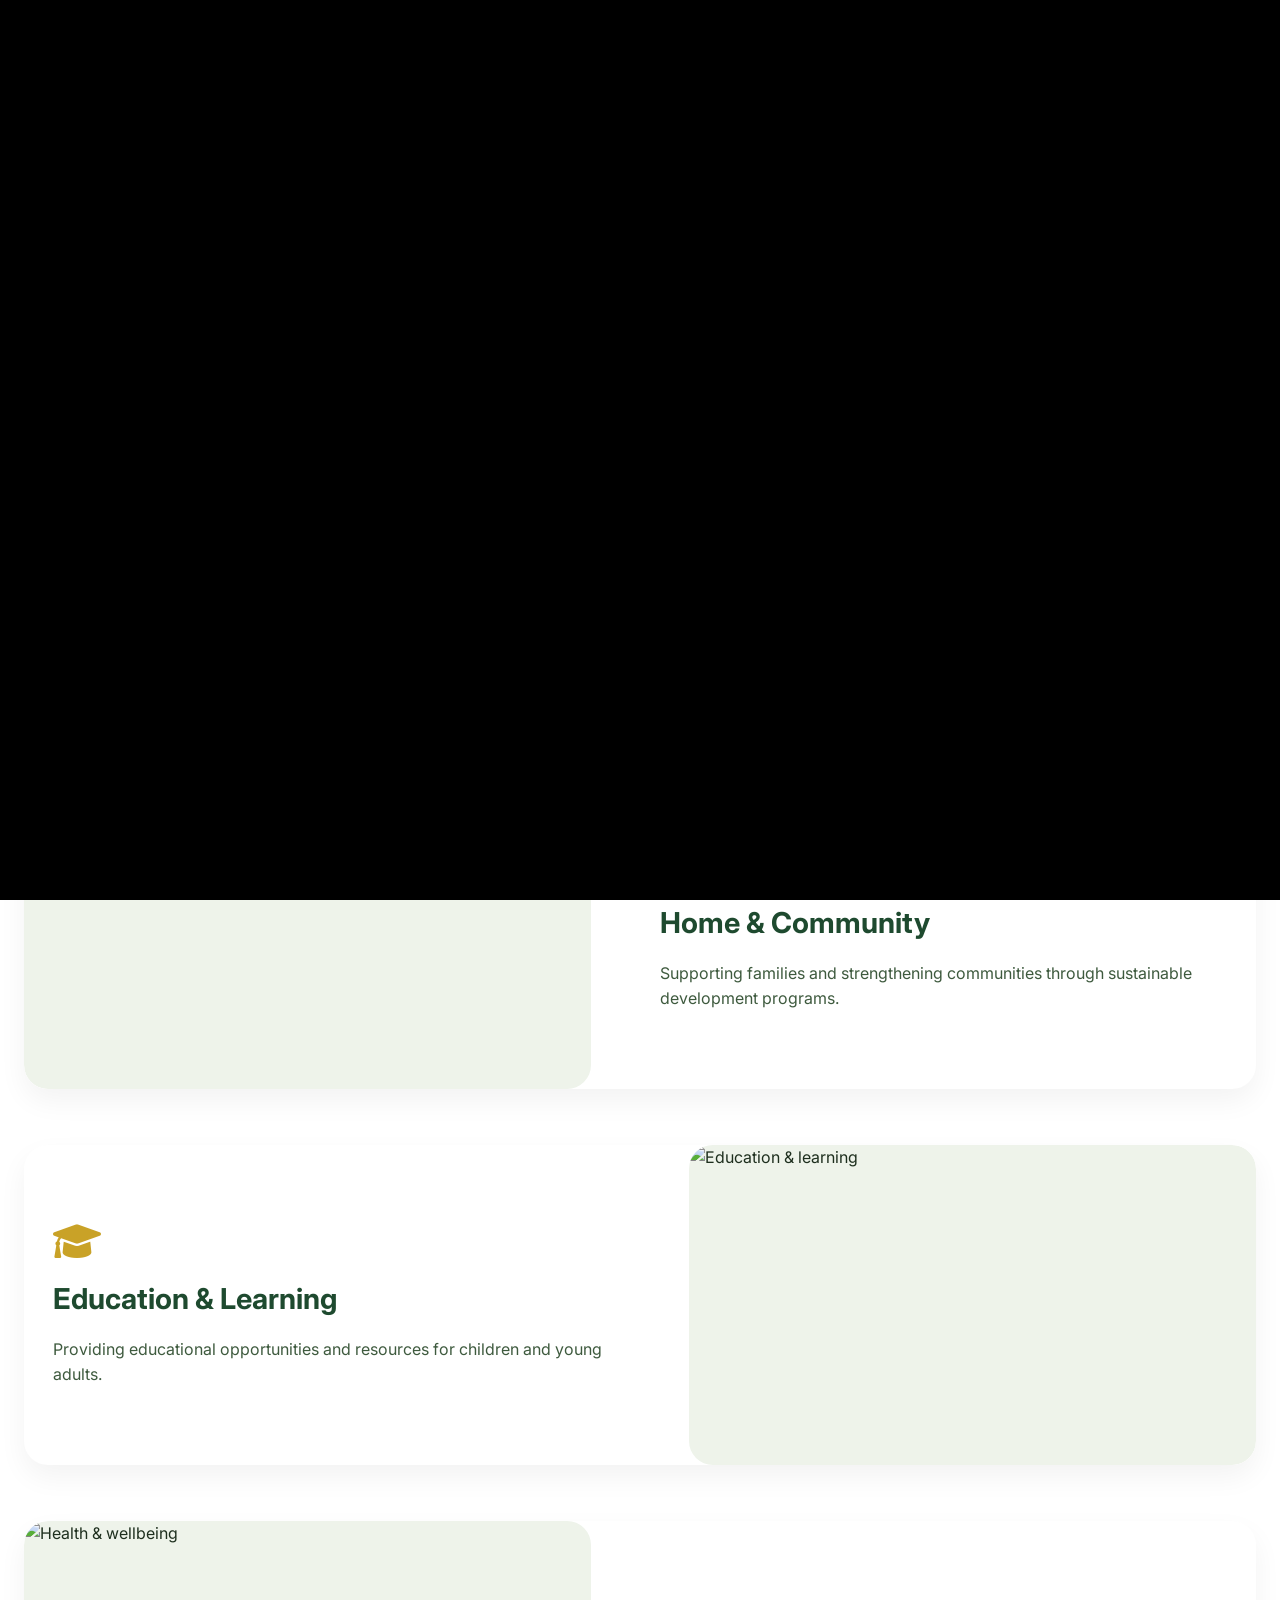
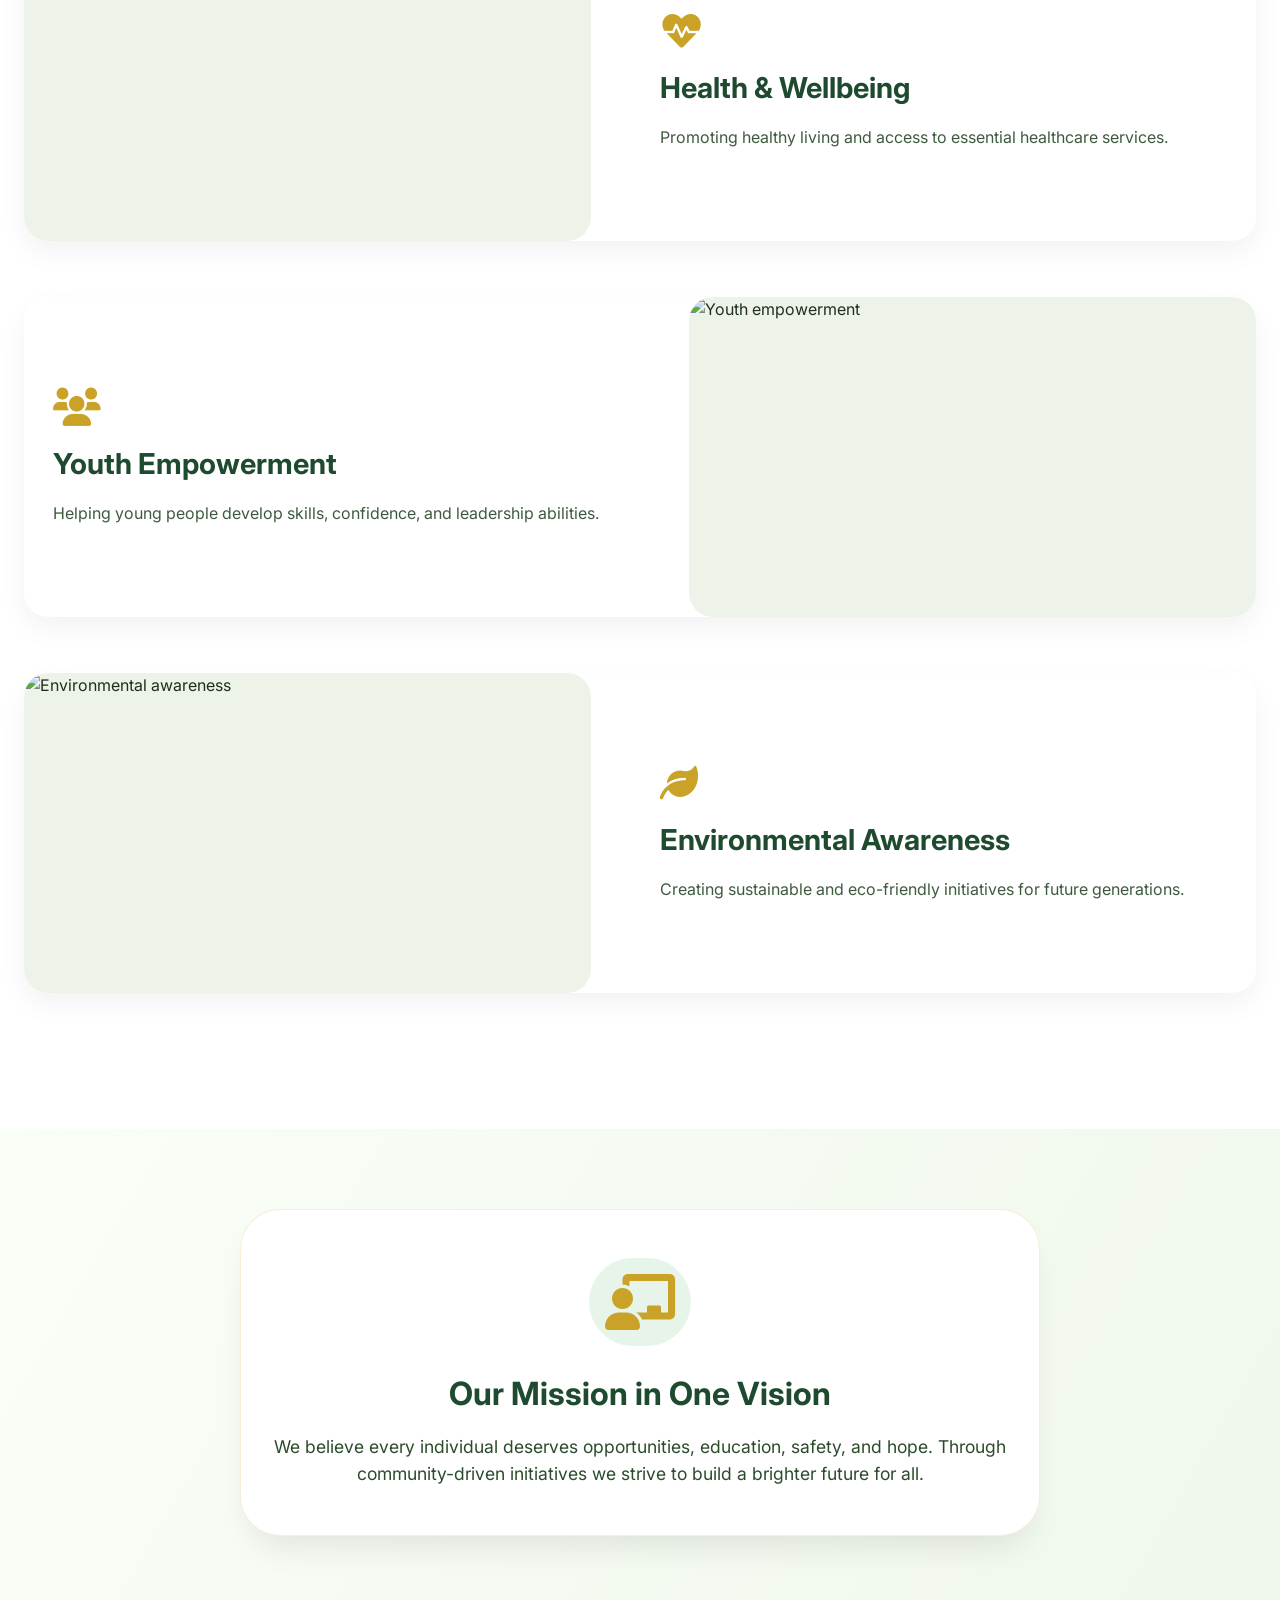
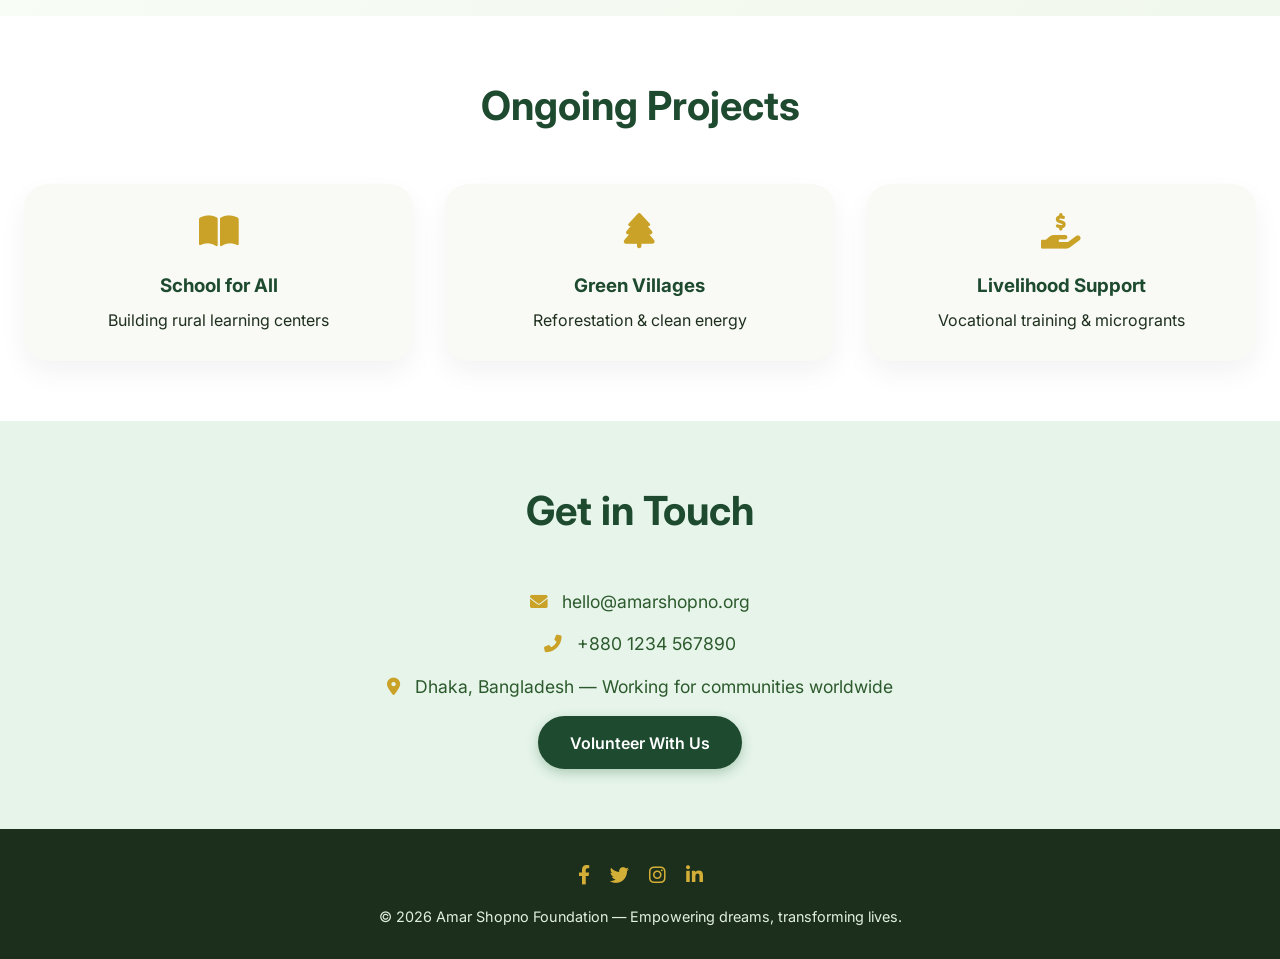
==== commit f9838bc0: "Some changes" ====
--- a/index.html
+++ b/index.html
@@ -169,7 +169,7 @@
       <a href="#" aria-label="Instagram"><i class="fab fa-instagram"></i></a>
       <a href="#" aria-label="LinkedIn"><i class="fab fa-linkedin-in"></i></a>
     </div>
-    <p>&copy; 2025 Amar Shopno Foundation — Empowering dreams, transforming lives.</p>
+    <p>&copy; 2026 Amar Shopno Foundation — Empowering dreams, transforming lives.</p>
   </footer>
 
   <script src="script.js"></script>
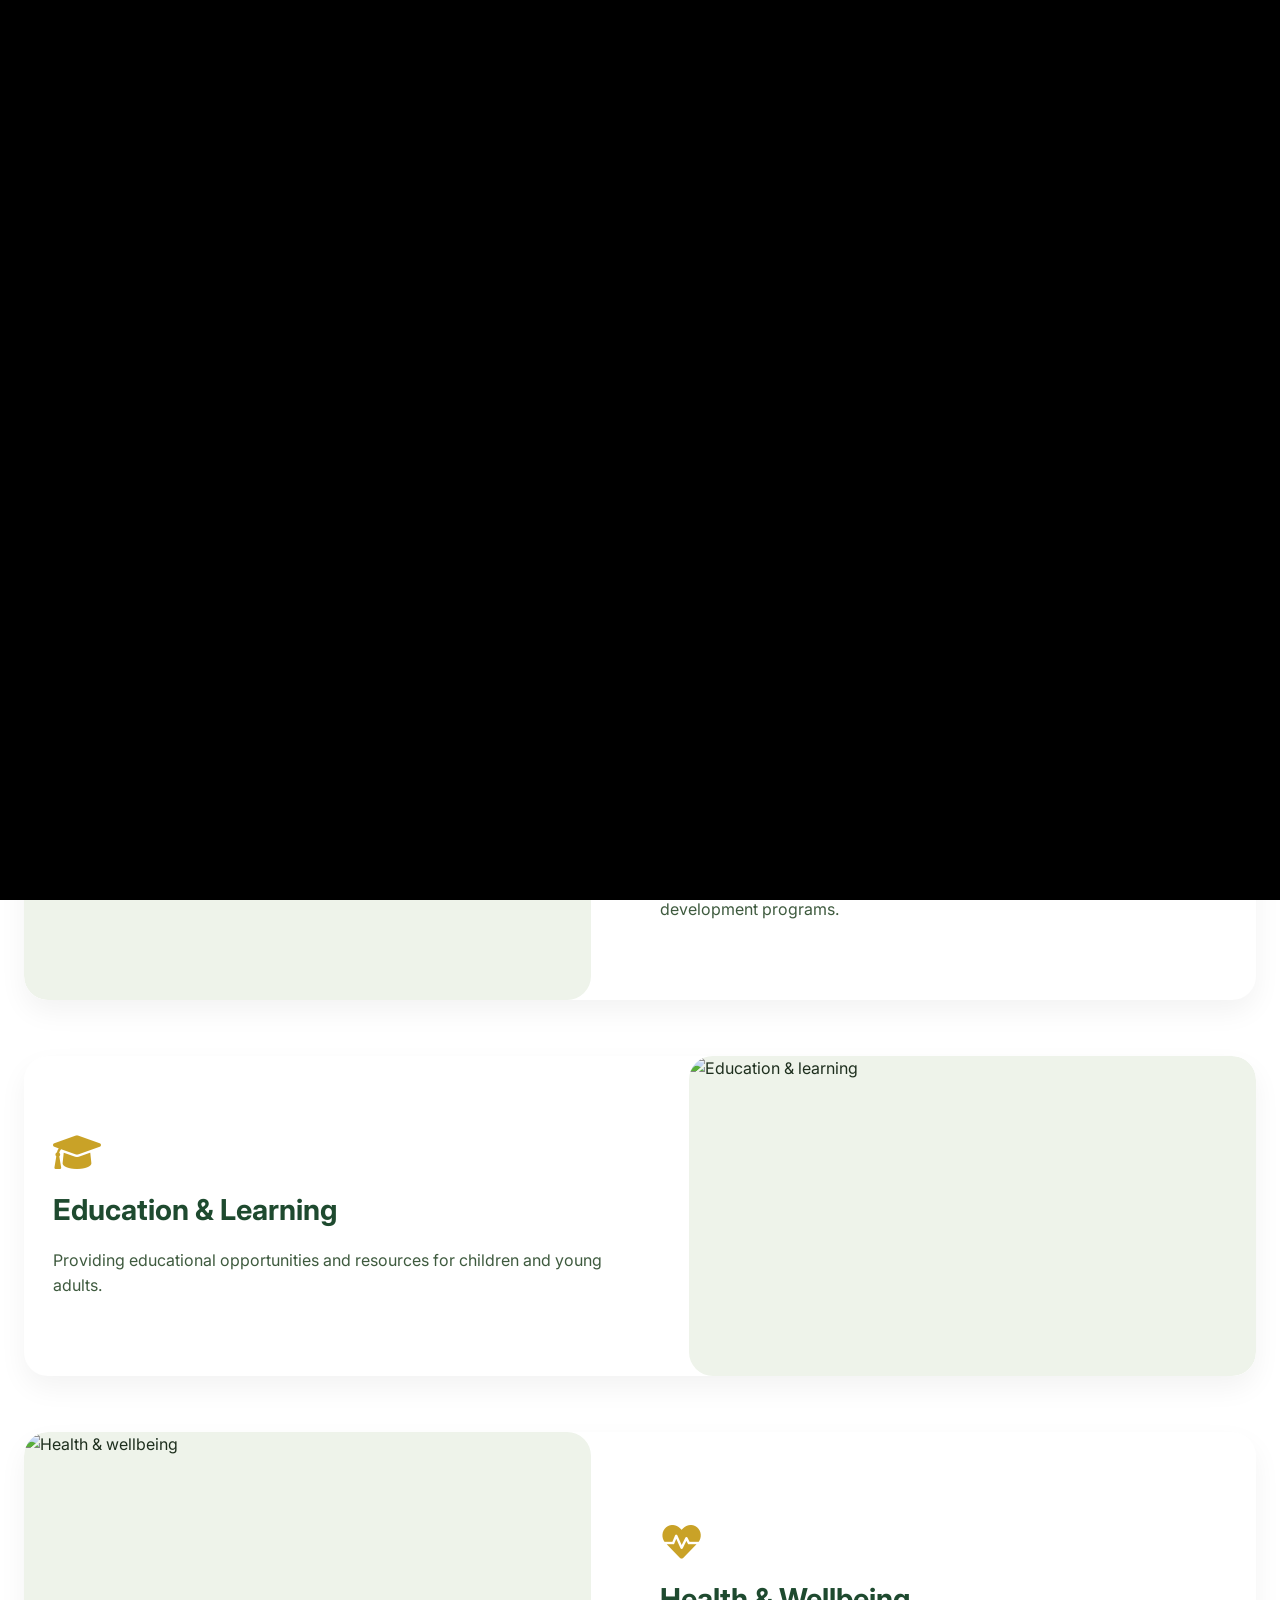
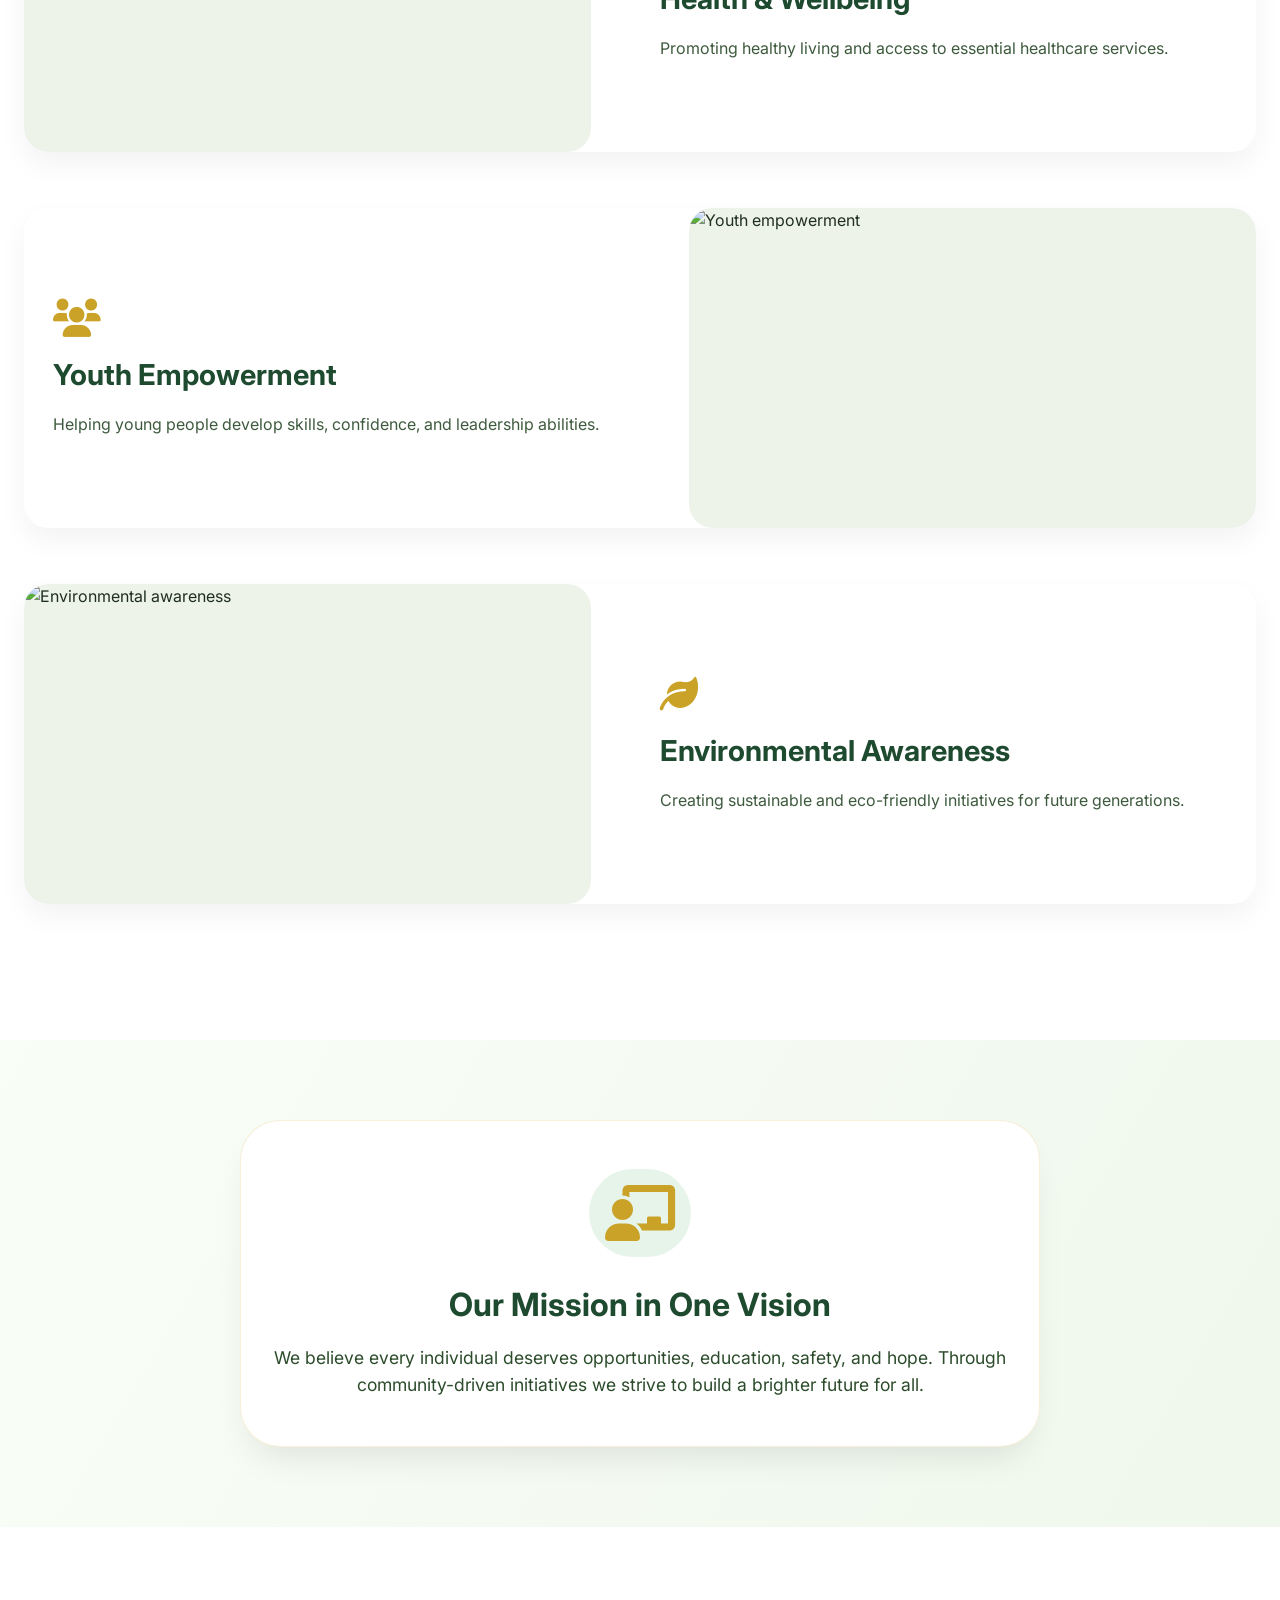
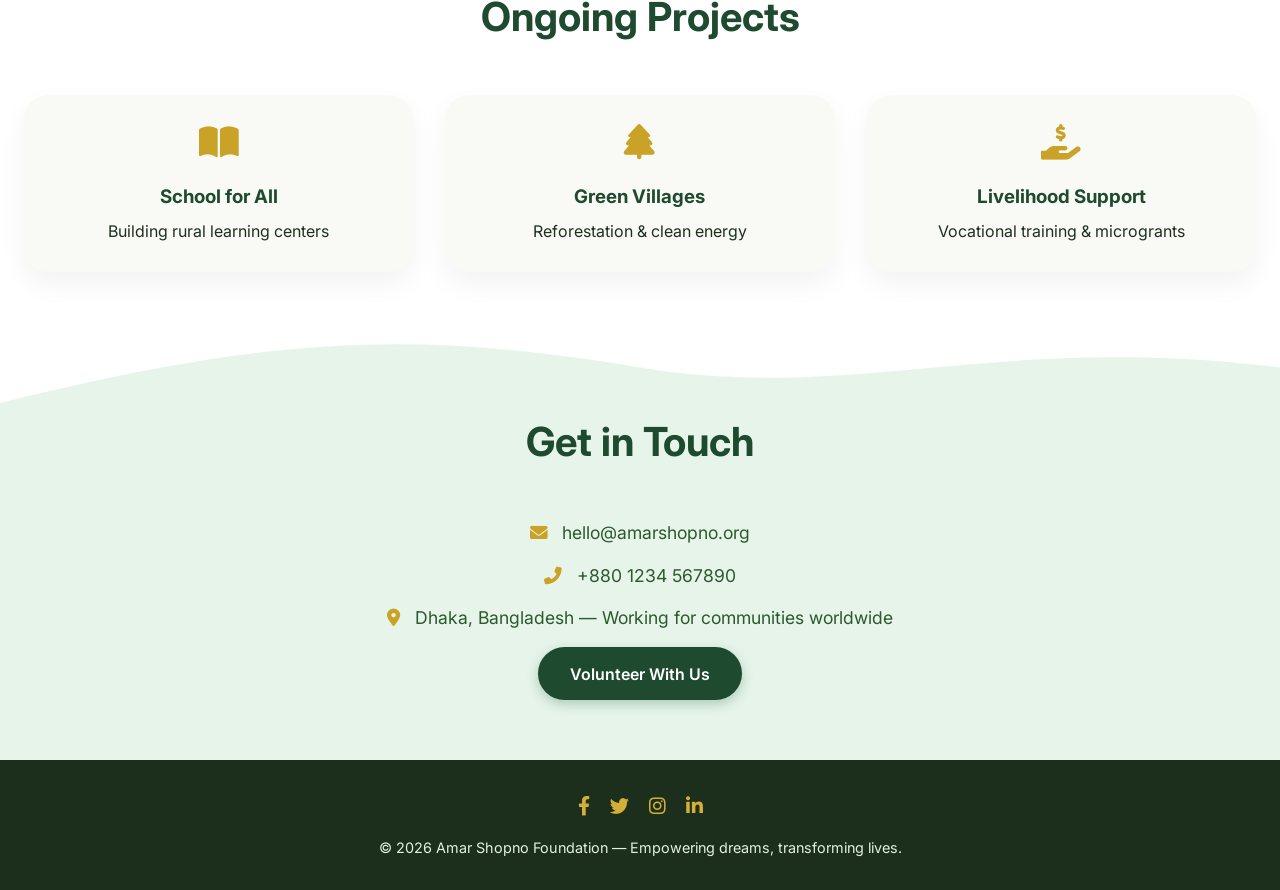
==== commit f920174a: "carve added" ====
--- a/index.html
+++ b/index.html
@@ -45,13 +45,19 @@
   <link rel="stylesheet" href="styles.css">
 </head>
 <body>
-      <div id="preloader">
-        <video id="intro-video" autoplay muted playsinline>
-            <source src="intro.mp4" type="video/mp4">
-            Your browser does not support the video tag.
-        </video>
-    </div>
-
+  <!-- ============================================================
+       PRELOADER
+  ============================================================ -->
+  <div id="preloader">
+    <video id="intro-video" autoplay muted playsinline>
+      <source src="intro.mp4" type="video/mp4">
+      Your browser does not support the video tag.
+    </video>
+  </div>
+
+  <!-- ============================================================
+       NAVIGATION
+  ============================================================ -->
   <nav class="navbar" id="navbar">
     <div class="nav-container">
       <div class="logo"><h1>Amar Shopno Foundation</h1></div>
@@ -66,7 +72,9 @@
     </div>
   </nav>
 
-  <!-- Hero Section -->
+  <!-- ============================================================
+       HERO SECTION  (wave at the BOTTOM)
+  ============================================================ -->
   <section class="hero" id="home">
     <div class="floating-bg">
       <i class="fas fa-tree"></i>
@@ -85,39 +93,51 @@
         </div>
       </div>
     </div>
-    <div class="wave-divider">
-      <svg xmlns="http://www.w3.org/2000/svg" viewBox="0 0 1440 100" preserveAspectRatio="none">
-        <path fill="#ffffff" d="M0,64L80,74.7C160,85,320,107,480,106.7C640,107,800,85,960,80C1120,75,1280,85,1360,90.7L1440,96L1440,100L1360,100C1280,100,1120,100,960,100C800,100,640,100,480,100C320,100,160,100,80,100L0,100Z"></path>
+
+    <!-- ★★★  WAVE – BOTTOM of HERO  ★★★ -->
+    <div class="wave-divider wave-bottom">
+      <svg xmlns="http://www.w3.org/2000/svg"
+           viewBox="0 0 1440 120"
+           preserveAspectRatio="none">
+        <path fill="#ffffff"
+              d="M0,40
+                 C320,120  480,120  720,80
+                 C960,40   1120,120  1440,80
+                 L1440,120
+                 L0,120
+                 Z" />
       </svg>
     </div>
   </section>
 
-  <!-- Our Goals Section (alternating half-half layout) -->
+  <!-- ============================================================
+       GOALS SECTION
+  ============================================================ -->
   <section class="goals-section" id="goals">
     <div class="container">
       <h2 class="section-title fade-up">Our Focus Areas</h2>
       <div class="goals-list">
-        <!-- Goal 1: Left image, right text -->
+        <!-- Goal 1 -->
         <div class="goal-card fade-up">
           <div class="goal-img"><img src="https://picsum.photos/id/15/900/600" alt="Community housing support" loading="lazy"></div>
           <div class="goal-content"><i class="fas fa-home"></i><h3>Home & Community</h3><p>Supporting families and strengthening communities through sustainable development programs.</p></div>
         </div>
-        <!-- Goal 2: Left text, right image (reverse) -->
+        <!-- Goal 2 -->
         <div class="goal-card reverse fade-up">
           <div class="goal-img"><img src="https://picsum.photos/id/20/900/600" alt="Education & learning" loading="lazy"></div>
           <div class="goal-content"><i class="fas fa-graduation-cap"></i><h3>Education & Learning</h3><p>Providing educational opportunities and resources for children and young adults.</p></div>
         </div>
-        <!-- Goal 3: Left image, right text -->
+        <!-- Goal 3 -->
         <div class="goal-card fade-up">
           <div class="goal-img"><img src="https://picsum.photos/id/116/900/600" alt="Health & wellbeing" loading="lazy"></div>
           <div class="goal-content"><i class="fas fa-heartbeat"></i><h3>Health & Wellbeing</h3><p>Promoting healthy living and access to essential healthcare services.</p></div>
         </div>
-        <!-- Goal 4: Left text, right image -->
+        <!-- Goal 4 -->
         <div class="goal-card reverse fade-up">
           <div class="goal-img"><img src="https://picsum.photos/id/26/900/600" alt="Youth empowerment" loading="lazy"></div>
           <div class="goal-content"><i class="fas fa-users"></i><h3>Youth Empowerment</h3><p>Helping young people develop skills, confidence, and leadership abilities.</p></div>
         </div>
-        <!-- Goal 5: Left image, right text -->
+        <!-- Goal 5 -->
         <div class="goal-card fade-up">
           <div class="goal-img"><img src="https://picsum.photos/id/96/900/600" alt="Environmental awareness" loading="lazy"></div>
           <div class="goal-content"><i class="fas fa-leaf"></i><h3>Environmental Awareness</h3><p>Creating sustainable and eco-friendly initiatives for future generations.</p></div>
@@ -126,7 +146,9 @@
     </div>
   </section>
 
-  <!-- Impact Summary Section -->
+  <!-- ============================================================
+       IMPACT SECTION
+  ============================================================ -->
   <section class="impact-section" id="about">
     <div class="container">
       <div class="impact-card fade-up">
@@ -137,7 +159,9 @@
     </div>
   </section>
 
-  <!-- Projects Preview -->
+  <!-- ============================================================
+       PROJECTS SECTION
+  ============================================================ -->
   <section id="projects" class="projects-section">
     <div class="container">
       <h2 class="section-title fade-up">Ongoing Projects</h2>
@@ -149,8 +173,25 @@
     </div>
   </section>
 
-  <!-- Contact Section -->
+  <!-- ============================================================
+       CONTACT SECTION  (wave at the TOP)
+  ============================================================ -->
   <section id="contact" class="contact-section">
+    <!-- ★★★  WAVE – TOP of CONTACT (flipped)  ★★★ -->
+    <div class="wave-divider wave-top">
+      <svg xmlns="http://www.w3.org/2000/svg"
+           viewBox="0 0 1440 120"
+           preserveAspectRatio="none">
+        <path fill="#ffffff"
+              d="M0,40
+                 C320,120  480,120  720,80
+                 C960,40   1120,120  1440,80
+                 L1440,120
+                 L0,120
+                 Z" />
+      </svg>
+    </div>
+
     <div class="container contact-container">
       <h2 class="section-title fade-up">Get in Touch</h2>
       <div class="contact-info fade-up">
@@ -162,6 +203,9 @@
     </div>
   </section>
 
+  <!-- ============================================================
+       FOOTER
+  ============================================================ -->
   <footer class="footer">
     <div class="socials">
       <a href="#" aria-label="Facebook"><i class="fab fa-facebook-f"></i></a>
@@ -169,7 +213,7 @@
       <a href="#" aria-label="Instagram"><i class="fab fa-instagram"></i></a>
       <a href="#" aria-label="LinkedIn"><i class="fab fa-linkedin-in"></i></a>
     </div>
-    <p>&copy; 2026 Amar Shopno Foundation — Empowering dreams, transforming lives.</p>
+    <p>&copy; <span id="year"></span> Amar Shopno Foundation — Empowering dreams, transforming lives.</p>
   </footer>
 
   <script src="script.js"></script>
--- a/styles.css
+++ b/styles.css
@@ -16,8 +16,8 @@
   color: #1e2f1e;
   line-height: 1.5;
   scroll-behavior: smooth;
-  overflow: hidden; /* 👈 Prevents scroll while preloader is active */
-  touch-action: none; /* 👈 Blocks touch gestures on mobile */
+  overflow: hidden; /* prevents scroll while preloader is active */
+  touch-action: none;
 }
 
 body.preloader-done {
@@ -26,7 +26,7 @@
 }
 
 /* ============================================================
-   2. PRELOADER OVERLAY (full‑screen, no interaction)
+   2. PRELOADER
    ============================================================ */
 #preloader {
   position: fixed;
@@ -40,7 +40,7 @@
   justify-content: center;
   align-items: center;
   transition: opacity 0.6s ease-out;
-  touch-action: none; /* extra guard */
+  touch-action: none;
 }
 
 #preloader.preloader-hidden {
@@ -55,7 +55,7 @@
   max-height: 100%;
   object-fit: contain;
   display: block;
-  background: #000; /* fallback */
+  background: #000;
 }
 
 /* ============================================================
@@ -235,16 +235,37 @@
   transform: translateY(-3px);
 }
 
+/* ============================================================
+   6. WAVE DIVIDERS (clean absolute positioning)
+   ============================================================ */
+.wave-divider {
+  position: absolute;
+  left: 0;
+  width: 100%;
+  line-height: 0;
+  pointer-events: none;  /* so clicks pass through to the section */
+}
+
 .wave-divider svg {
   display: block;
   width: 100%;
   height: auto;
-  position: relative;
-  bottom: -1px;
-}
-
-/* ============================================================
-   6. GOALS SECTION (half‑half alternating)
+  vertical-align: bottom;
+}
+
+/* --- Bottom wave (hero) --- */
+.wave-divider.wave-bottom {
+  bottom: 0;
+}
+
+/* --- Top wave (contact) --- */
+.wave-divider.wave-top {
+  top: 0;
+  transform: scaleY(-1);  /* flips the wave upside down */
+}
+
+/* ============================================================
+   7. GOALS SECTION
    ============================================================ */
 .section-title {
   text-align: center;
@@ -319,7 +340,7 @@
 }
 
 /* ============================================================
-   7. IMPACT SECTION
+   8. IMPACT SECTION
    ============================================================ */
 .impact-section {
   background: linear-gradient(120deg, #f9fef7, #f0f7ec);
@@ -357,7 +378,7 @@
 }
 
 /* ============================================================
-   8. PROJECTS PREVIEW
+   9. PROJECTS PREVIEW
    ============================================================ */
 .projects-section {
   background: #ffffff;
@@ -398,11 +419,13 @@
 }
 
 /* ============================================================
-   9. CONTACT & FOOTER
+   10. CONTACT SECTION
    ============================================================ */
 .contact-section {
+  position: relative;
   background: var(--light-green);
-  padding: 60px 0;
+  padding: 80px 0 60px;  /* extra top padding to accommodate the wave */
+  overflow: hidden;
 }
 
 .contact-container {
@@ -425,6 +448,9 @@
   color: var(--gold-accent);
 }
 
+/* ============================================================
+   11. FOOTER
+   ============================================================ */
 .footer {
   background: #1c2f1c;
   color: #e1f0e1;
@@ -451,7 +477,7 @@
 }
 
 /* ============================================================
-   10. SCROLL ANIMATIONS (fade‑up)
+   12. SCROLL ANIMATIONS
    ============================================================ */
 .fade-up {
   opacity: 0;
@@ -465,10 +491,10 @@
 }
 
 /* ============================================================
-   11. RESPONSIVE BREAKPOINTS
-   ============================================================ */
-
-/* --- Tablets & small laptops (≤ 992px) --- */
+   13. RESPONSIVE BREAKPOINTS
+   ============================================================ */
+
+/* Tablets & small laptops */
 @media (max-width: 992px) {
   .goal-card,
   .goal-card.reverse {
@@ -489,9 +515,8 @@
   }
 }
 
-/* --- Mobile (≤ 768px) --- */
+/* Mobile */
 @media (max-width: 768px) {
-  /* Navigation: hamburger menu slides from right */
   .nav-links {
     position: fixed;
     top: 70px;
@@ -549,9 +574,14 @@
   .project-card {
     flex: 1 1 100%;
   }
-}
-
-/* --- Small phones (≤ 480px) --- */
+
+  /* Wave adjustments for small screens */
+  .wave-divider svg {
+    height: 40px; /* smaller wave on mobile */
+  }
+}
+
+/* Small phones */
 @media (max-width: 480px) {
   .hero-content h1 {
     font-size: 1.6rem;
@@ -571,4 +601,8 @@
   .goal-img {
     min-height: 200px;
   }
+
+  .wave-divider svg {
+    height: 30px;
+  }
 }
